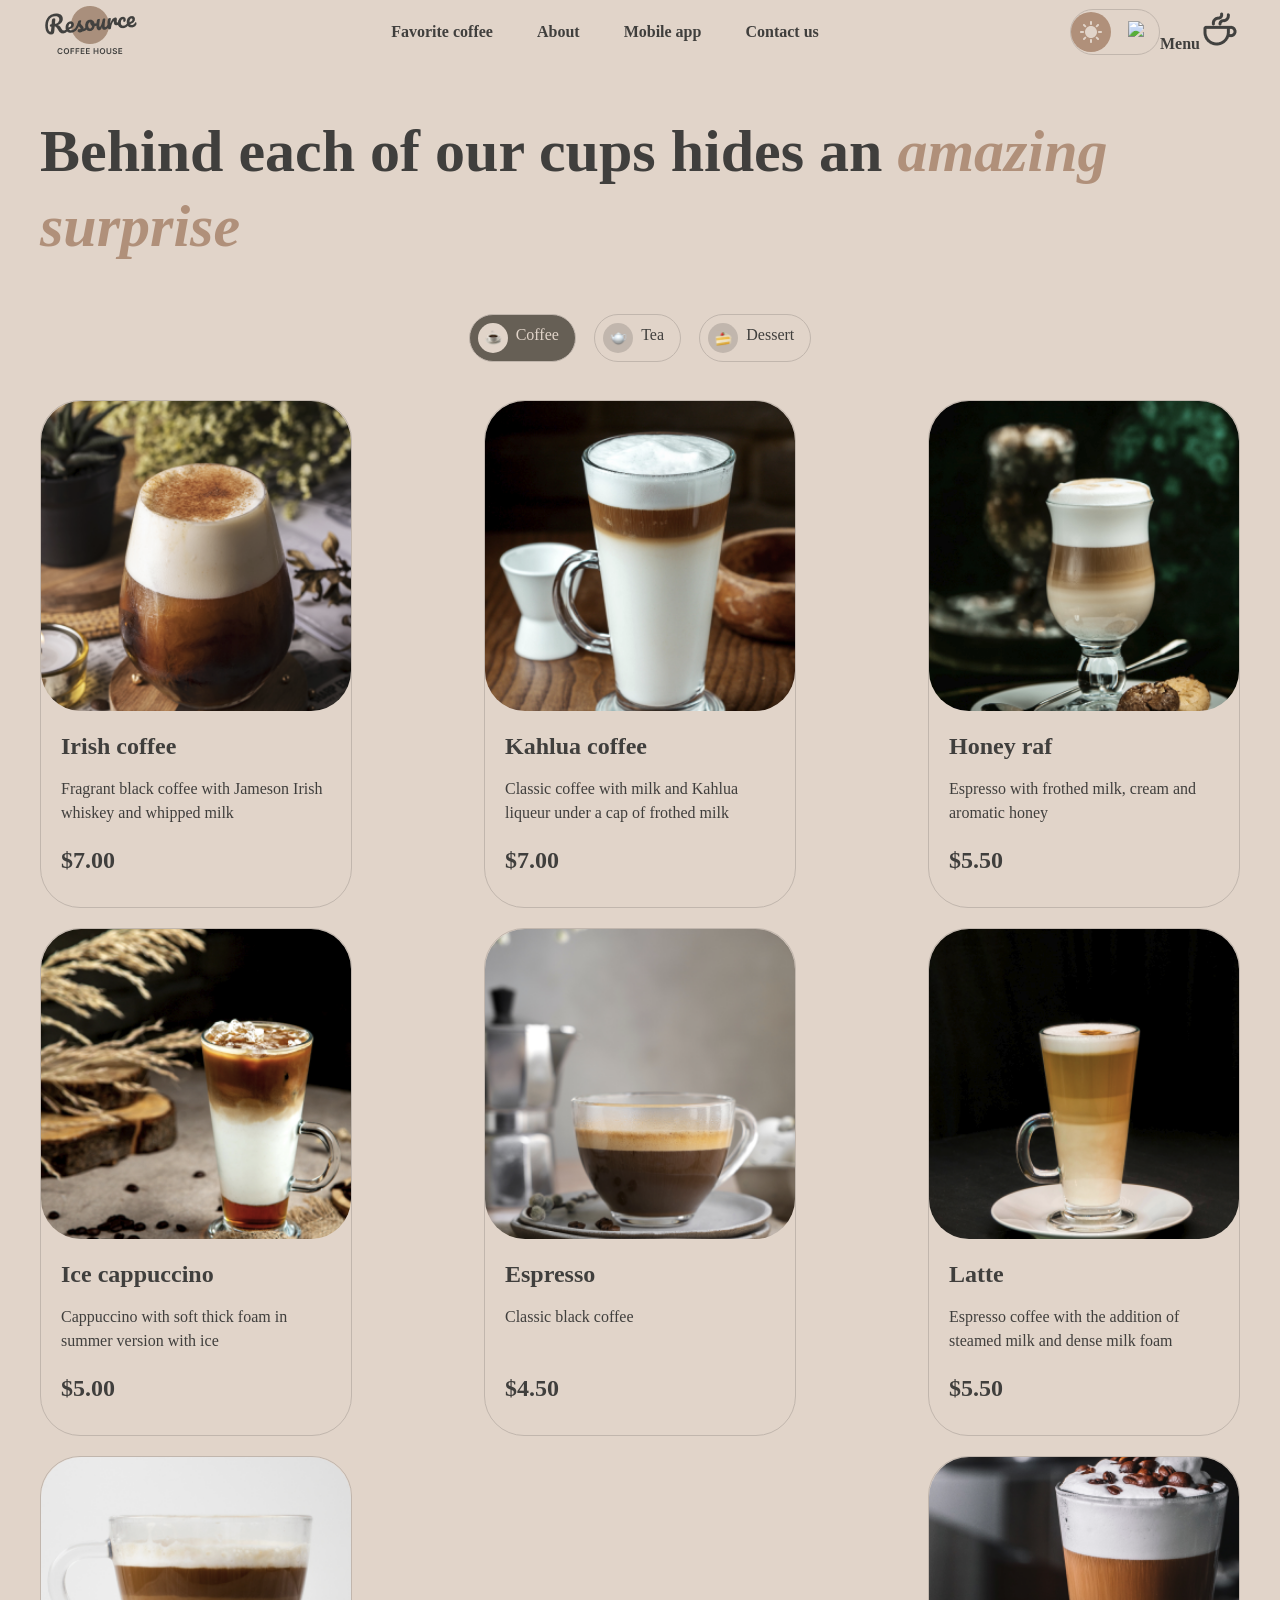
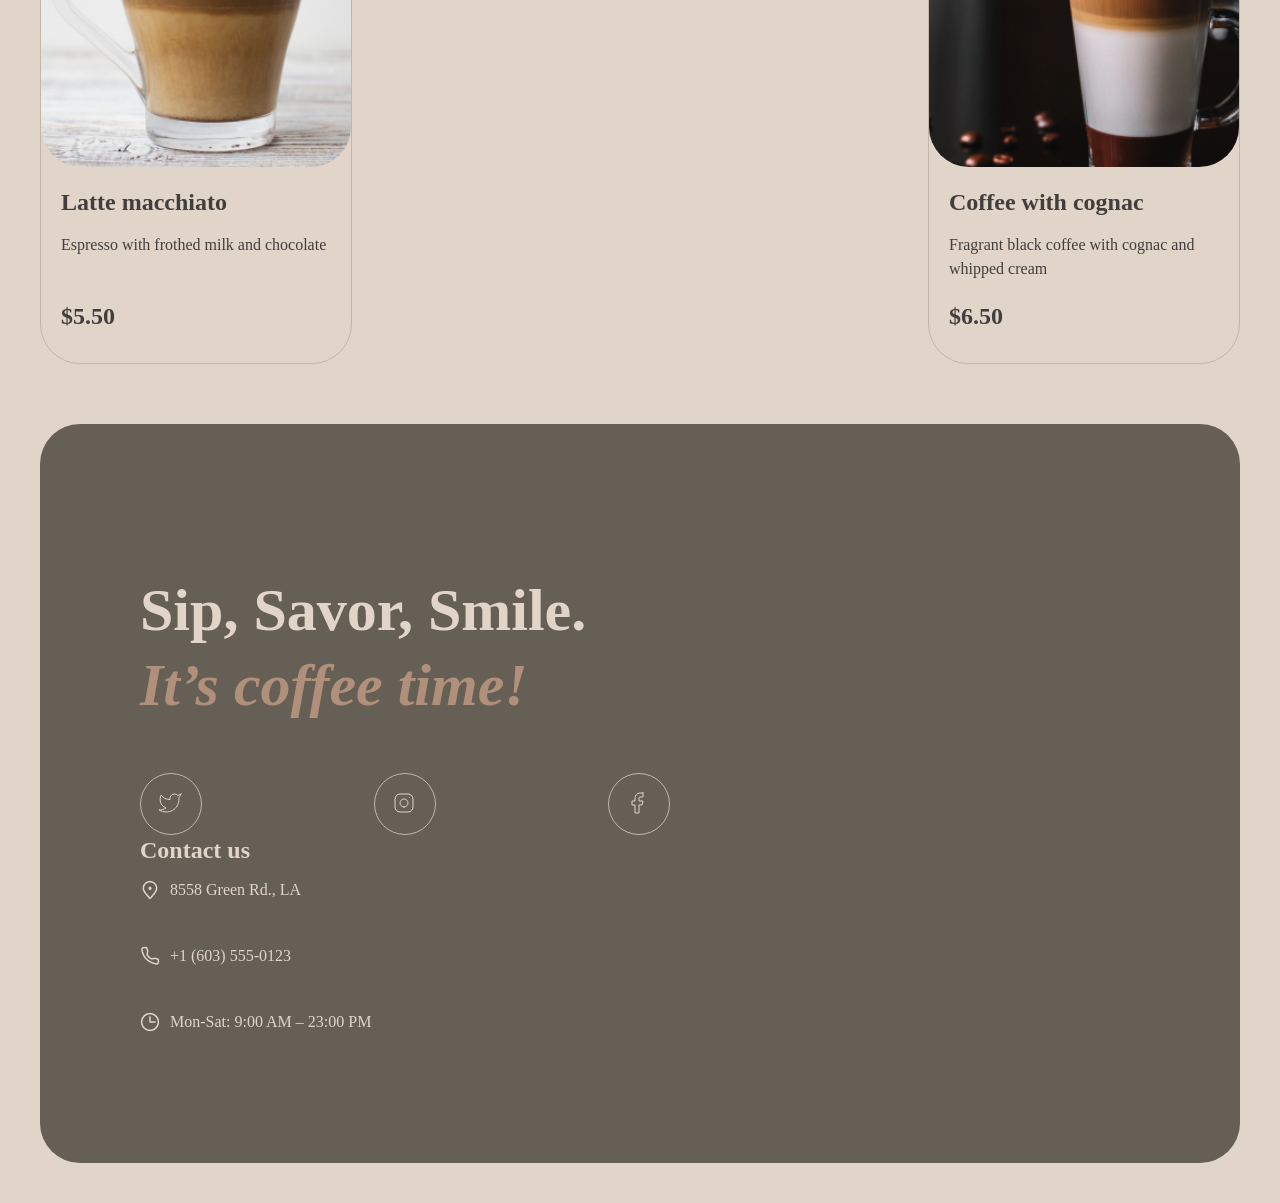
==== menu.html @ 3f15f9d6 "fix: fix thme toggler" ====
<!DOCTYPE html>
<html lang="en">
    <head>
        <meta charset="UTF-8">
        <meta name="viewport" content="width=device-width, initial-scale=1.0">
        <title>Coffee-House</title>
        <link rel="shortcut icon" href="images/favicon.ico">
        <link href="styles/common.css" rel="stylesheet">
        <link href="styles/header.css" rel="stylesheet">
        <link href="styles/footer.css" rel="stylesheet">
        <link href="styles/buttons.css" rel="stylesheet">
        <link href="styles/style-light.css" rel="stylesheet">
        <link href="https://fonts.googleapis.com/css2?family=Inter:wght@400;600&amp;display=swap" rel="stylesheet">

        <link href="styles/styles-menu.css" rel="stylesheet" >
        
    </head>

    <body>
        <header>
            <div class="flexbox">
                <a href="./index.html"><img src="images/logo.png" id="logo" alt="logo"></a>
                <nav class="nav">
                    <ul>
                        <li class="nav-item link underscore"><a href="#favorite"><div class="underscore">Favorite coffee</div></a></li>
                        <li class="nav-item link underscore"><a href="#about">About</a></li>
                        <li class="nav-item link underscore"><a href="#mobile">Mobile app</a></li>
                        <li class="nav-item link underscore"><a href="#contact">Contact us</a></li>
                    </ul>
                </nav> 
                <div class="instruments">
                    <div class="toggler flexbox">
                        <div id="light" class="toggler-option" onclick="setDark(0)"><img src="images/icons/sun.svg"></div>
                        <div id="dark" class="toggler-option"  onclick="setDark(1)"><img src="images/icons/moon.svg"></div>
                    </div>
                    <a id="header-menu" href="./menu.html" class="link"><div class="underscore">Menu<img src="images/icons/cup.png"  alt="icon"></div></a>
                    <div class="roundbutton hidden" onclick="change()">
                        <img src="images/icons/menu-close.svg" id="burger" alt="icon">
                    </div>
                </div>
            </div>
        </header>

        <main>
            <section>
                <h2>Behind each of our cups hides an <span class="accent">amazing surprise</span></h2>
                <div class="tab flexbox">
                    <div class="selected choice flexbox">
                        <div class="choice-icon"><img src="images/icons/coffee.svg" alt="icon"></div>
                        <div class="choice-text">Coffee</div>
                    </div>
                    <div class="choice flexbox">
                        <div class="choice-icon"><img src="images/icons/tea.svg" alt="icon"></div>
                        <div class="choice-text">Tea</div>
                    </div>
                    <div class="choice flexbox">
                        <div class="choice-icon"><img src="images/icons/dessert.svg" alt="icon"></div>
                        <div class="choice-text">Dessert</div>
                    </div>
                </div>
            </section>
            <section>
                <div class="grid flexbox">
                    <div class="preview">
                        <div class="box"><img src="images/coffee/1.png" alt="item"></div>
                        <div class="description">
                            <div class="title">
                                <h3>Irish coffee</h3>
                                <p class="medium">Fragrant black coffee with Jameson Irish whiskey and whipped milk</p>
                            </div>
                            <h3>$7.00</h3>
                        </div>
                    </div>
                    <div class="preview">
                        <div class="box"><img src="images/coffee/2.png" alt="item"></div>
                        <div class="description">
                            <div class="title">
                                <h3>Kahlua coffee</h3>
                                <p class="medium">Classic coffee with milk and Kahlua liqueur under a cap of frothed milk</p>
                            </div>
                            <h3>$7.00</h3>
                        </div>
                    </div>
                    <div class="preview">
                        <div class="box"><img src="images/coffee/3.png"  alt="item"></div>
                        <div class="description">
                            <div class="title">
                                <h3>Honey raf</h3>
                                <p class="medium">Espresso with frothed milk, cream and aromatic honey</p>
                            </div>
                            <h3>$5.50</h3>
                        </div>
                    </div>
                    <div class="preview">
                        <div class="box"><img src="images/coffee/4.png" alt="item"></div>
                        <div class="description">
                            <div class="title">
                                <h3>Ice cappuccino</h3>
                                <p class="medium">Cappuccino with soft thick foam in summer version with ice</p>
                            </div>
                            <h3>$5.00</h3>
                        </div>
                    </div>
                    <div class="preview hide">
                        <div class="box"><img src="images/coffee/5.png" alt="item"></div>
                        <div class="description">
                            <div class="title">
                                <h3>Espresso</h3>
                                <p class="medium">Classic black coffee</p>
                            </div>
                            <h3>$4.50</h3>
                        </div>
                    </div>
                    <div class="preview hide">
                        <div class="box"><img src="images/coffee/6.png" alt="item"></div>
                        <div class="description">
                            <div class="title">
                                <h3>Latte</h3>
                                <p class="medium">Espresso coffee with the addition of steamed milk and dense milk foam</p>
                            </div>
                            <h3>$5.50</h3>
                        </div>
                    </div>
                    <div class="preview hide">
                        <div class="box"><img src="images/coffee/7.png" alt="item"></div>
                        <div class="description">
                            <div class="title">
                                <h3>Latte macchiato</h3>
                                <p class="medium">Espresso with frothed milk and chocolate</p>
                            </div>
                            <h3>$5.50</h3>
                        </div>
                    </div>
                    <div class="preview hide">
                        <div class="box"><img src="images/coffee/8.png" alt="item"></div>
                        <div class="description">
                            <div class="title">
                                <h3>Coffee with cognac</h3>
                                <p class="medium">Fragrant black coffee with cognac and whipped cream</p>
                            </div>
                            <h3>$6.50</h3>
                        </div>
                    </div>

                </div>
                <div class="roundbutton hidden center">
                    <img src="images/icons/refresh.svg" alt="icon">
                </div>
            </section>   
        </main>

        <footer>
            <section id="contact" class="container">
                <div class="footer-block inv">
                    <h2>Sip, Savor, Smile. <br> <span class="accent">It’s coffee time!</span></h2>
                    <div class="socials flexbox">
                        <div class="roundbutton"><img src="images/icons/twitter.svg" alt="icon"></div>
                        <div class="roundbutton"><img src="images/icons/instagram.svg" alt="icon"></div>
                        <div class="roundbutton"><img src="images/icons/facebook.svg" alt="icon"></div>
                    </div>
                </div>
                <div class="footer-block inv">
                    <h3>Contact us</h3>
                    <a href="https://goo.gl/maps/qpjtya1pxzKT96oP6" target="_blank">
                        <div class="contact underscore">
                            <img src="images/icons/pin-alt.png" alt="icon">
                            <p>8558 Green Rd.,  LA</p>
                        </div>
                    </a>
                    <a  href='tel:+16035550123'>
                    <div class="contact underscore">
                        <img src="images/icons/phone.png" alt="icon">
                        <p>+1 (603) 555-0123</p>
                    </div>
                    </a>
                    <div class="contact">
                        <img src="images/icons/clock.png" alt="icon">
                        <p>Mon-Sat: 9:00 AM – 23:00 PM</p>
                    </div>
                </div>
            </section>
        </footer>
        <script src="javascript/main.js"></script>
    </body>
</html>
---- styles/common.css ----
body {
    max-width: 1440px;
    padding: 0 40px;
    margin: 0 auto;
}

section {
  margin-bottom: 40px;
}

h1 {
    font-size: 72px;
    font-weight: 600;
    line-height: 105%
}

h2 {
    font-size:60px;
    font-weight: 600;
    line-height: 125%
}

h3 {
    font-size: 24px;
    font-weight: 600;
    line-height: 125%
}

.accent {
    font-style: italic;
}

.medium {
    font-size: 16px;
    font-weight: 400;
    line-height: 150%;
}
.hidden{
  display: none;
 }
.caption {
    font-size: 10px;
    font-weight: 600;
    line-height: 140%;
}

.link {
    font-size: 16px;
    font-weight: 600;
    line-height: 150%;
    text-align: center;
}

.centered {
  position: absolute; 
   top: 40px; 
   left: 40px; 
   width: 530px;
}

a {
    text-decoration: none;
    transition: all 0.5s;
}

.underscore::after {
    content: "";
    width: 100%;
    height: 2px;
    position: absolute;
    left: 0;
    transform: scaleX(0);
    bottom: -2px;
}

.underscore:hover::after{
    transform: scaleX(1);
    transition: all 0.5s;
}

.flexbox{
    display: flex;
    justify-content: space-between;
    align-items: center;
    flex-wrap: wrap;
}

.hidden {
    display: none;
}

@media screen and (max-width: 768px){
  h1 {
    font-size: 42px;
    line-height: 115%;
  }

  h2 {
    font-size: 32px;
  }

  #offer {
    padding: 60px 30px;
  }

  .burger{
    display:block;
    position: relative;
    width: 44px;
    height: 44px;
    border: 1px solid #665F55;
    border-radius: 50%;
    z-index: 65;
    transition: all 1s linear;
  }

  .nav, #header-menu, .crop, .hide{
    display: none;
  }
  .hidden {
    display:block;
  }

  .menu-cardset{
    justify-content: center;
 }
}
/* ...........380.................. */
@media screen and (max-width: 380px){

  .burger{
    display:block;
    position: relative;
    width: 44px;
    height: 44px;
    border: 1px solid #665F55;
    border-radius: 50%;
    z-index: 65;
    transition: all 1s linear;
  }

  .nav, #header-menu{
    display: none;
  }

  

  

  #offer {
    max-width: 348px;
    max-height: 552px;
    padding: 60px 16px;
    height: 644px;
  }
}
---- styles/header.css ----
ul {
    list-style: none;
    padding-inline-start: 40px;
}

.nav-item {
    margin: 0 40px 0 0;
    display: inline-block;
}

.instruments{
    display: flex;
    justify-content: space-between;
    align-items: center;
    flex-wrap: wrap;
}

.offer {
    max-width: 530px;
}

#offer {
    padding: 100px;
    max-width: 1360px;
    height: 644px;
    margin-bottom: 100px;
    background: url('../images/img-hero.png'), #E1D4C9;
    background-position: center;
    border-radius: 40px;
}

.toggler {
    width:88px;
    height: 44px;
    border-radius: 100px;
}

.toggler-option{
    width: 36px;
    height: 36px;
    border-radius: 100px;
    padding: 2px;
}

.toggler-option img{
    margin: 7px;
}
---- styles/footer.css ----
footer .container{
    display: flex;
    justify-content: space-between;
    align-items: center;
    flex-wrap: wrap;
    padding: 100px;
    border-radius: 40px;
}

.footer-block {
    width: 530px;
    
}

.contact{
    margin-bottom: 16px;
    display: flex;
    justify-content: flex-start;
    align-items: center;
    flex-wrap: wrap;
    transition: all 0.5s;
    width: 240px;
    position: relative;
}

.contact img{
    max-width: 20px;
    margin-right: 10px;
}
---- styles/buttons.css ----
.roundbutton{
    width: 60px;
    height: 60px;
    border-radius: 50%;
    cursor: pointer;
    transition: all 0.5s ease-out;
}

.roundbutton img{
    max-width: 24px;
    margin: 17px;
}

.marketbutton{
    width: 200px;
    height: 60px;
    border-radius: 100px;
    cursor: pointer;
    transition: all 0.5s ease-out;

    display: flex;
    justify-content: flex-start;
    align-items: center;
    flex-wrap: wrap;
}

.marketbutton .butten-content{
    text-align: left;
}

.marketbutton img{
    max-width: 36px;
    margin: 10px 15px;
}

.menubutton {
    width: 100px;
    height: 30px;
    padding: 15px;
    border-radius: 100px;

    display: flex;
    justify-content: space-between;
    align-items: center;
    flex-wrap: wrap;
}

.menubutton:hover img{
    display: block;
}

.marketbutton:hover img, .roundbutton:hover img{
    filter:brightness(0) saturate(100%) invert(94%) sepia(11%) saturate(443%) hue-rotate(325deg) brightness(93%) contrast(88%);
}


.roundbutton:hover img{
    filter: brightness(0) saturate(100%) invert(24%) sepia(9%) saturate(133%) hue-rotate(2deg) brightness(96%) contrast(96%);
}
---- styles/style-light.css ----
body {
  --page-color: #E1D4C9;
  --container-color: #665F55;
  --accent-color: #B0907A;
  --overlay-color: #403F3D;
  --border-color: #C1B6AD;
  --border-inv--color: #665F55;
  --primary-color: #403F3D;
  --inv-color: #E1D4C9;
}


.dark {
  --page-color: #292826;
  --container-color: #403F3D;
  --accent-color: #B0907A;
  --overlay-color: #292826;
  --border-color: #665F55;
  --border-inv--color: #C1B6AD;
  --primary-color: #E1D4C9;
  --inv-color: #E1D4C9;
}


body {
  background-color: var(--page-color);
  color: var(--primary-color);
    
}

.roundbutton{
  color: var(--primary-color);
  border: 1px solid var(--border-color);
}

.roundbutton:hover{
  color: var(--inv-color);
  background-color: var(--container-color);
}

.marketbutton{
  color: var(--primary-color);
  border: 1px solid var(--border-color);
}

.menubutton{
  color: var(--primary-color);
  border: 1px solid var(--border-color);
  background-color: var(--page-color);
}

.marketbutton:hover{
  color: var(--inv-color);
  background-color: var(--container-color);
}

.underscore::after{
  color: var(--primary-color);
  background-color: var(--primary-color);
}

.inv .underscore::after{
  color: var(--inv-color);
  background-color: var(--inv-color);
}

footer .container {
  background-color: var(--container-color);
}

.inv{
  color: var(--inv-color);
}

.accent{
  color: var(--accent-color);
}

a {
  color: inherit;
}


h2, h3 {
  color: inherit;
}

.toggler {
  border: 1px solid var(--border-color);
}

.toggler:hover .toggler-option:not(.toggler-selected){
  background-color: var(--container-color);
}
.toggler-selected {
  background-color: var(--accent-color);
}

.choice{
  border: 1px solid var(--border-color);
  color: var(--primary-color);
  background-color: var(--page-color);
}
.choice-icon{
  background-color: var(--border-color);
}

.choice:hover, .selected.choice{
  color: var(--inv-color);
  background-color: var(--container-color);
}

.choice:hover .choice-icon,.selected  .choice-icon{
  background-color: var(--page-color);
}

.preview {
  border: 1px solid var(--border-color);
}

.theme-slider{
   background-color: var(--page-color);
   border: 1px solid var(--border-color);
}

.theme-slider:before{
  background-color: var(--accent-color);
}

input:checked + .theme-slider:before{
  background-color: var(--page-color);
}

input:checked + .theme-slider:hover:before{
  background-color: var(--container-color);
}

.theme-slider:hover:after{
  background-color: var(--container-color);
}

input:checked + .theme-slider:after{
  background-color: var(--accent-color);
}

input:checked + .theme-slider:hover:after{
  background-color: var(--accent-color);
}
---- styles/styles-menu.css ----
.tab {
    width: 361px;
    height: 46px;
    margin: auto;
    margin-bottom: 40px;
}

.choice{
    padding: 8px 16px 8px 8px;
    height: 30px;
    border-radius: 100px;
    margin: auto;
    cursor: pointer;
}

.choice-icon{
    width: 16px;
    height: 16px;
    padding: 7px;
    margin-right: 8px; 
    border-radius: 100px;
}

.choice-text{
    height: 24px
}

.preview {
    width: 310px;
    height: 506px;
    border-radius: 40px;
    margin-bottom: 20px;
}
.box {
    width: 310px;
    height: 310px;
    border-radius: 40px;
    overflow: hidden;
}

.box img{
    transform: scale(1.1);
}

.box:hover img{
    transform: scale(1);
}

.title {
    width: 270px;
    height: 114px
}

.description {
    width: 310px;
    height: 196px;
    padding: 20px;
}

h3 {
    margin: 0px;
}

.center{
    margin: auto;
}
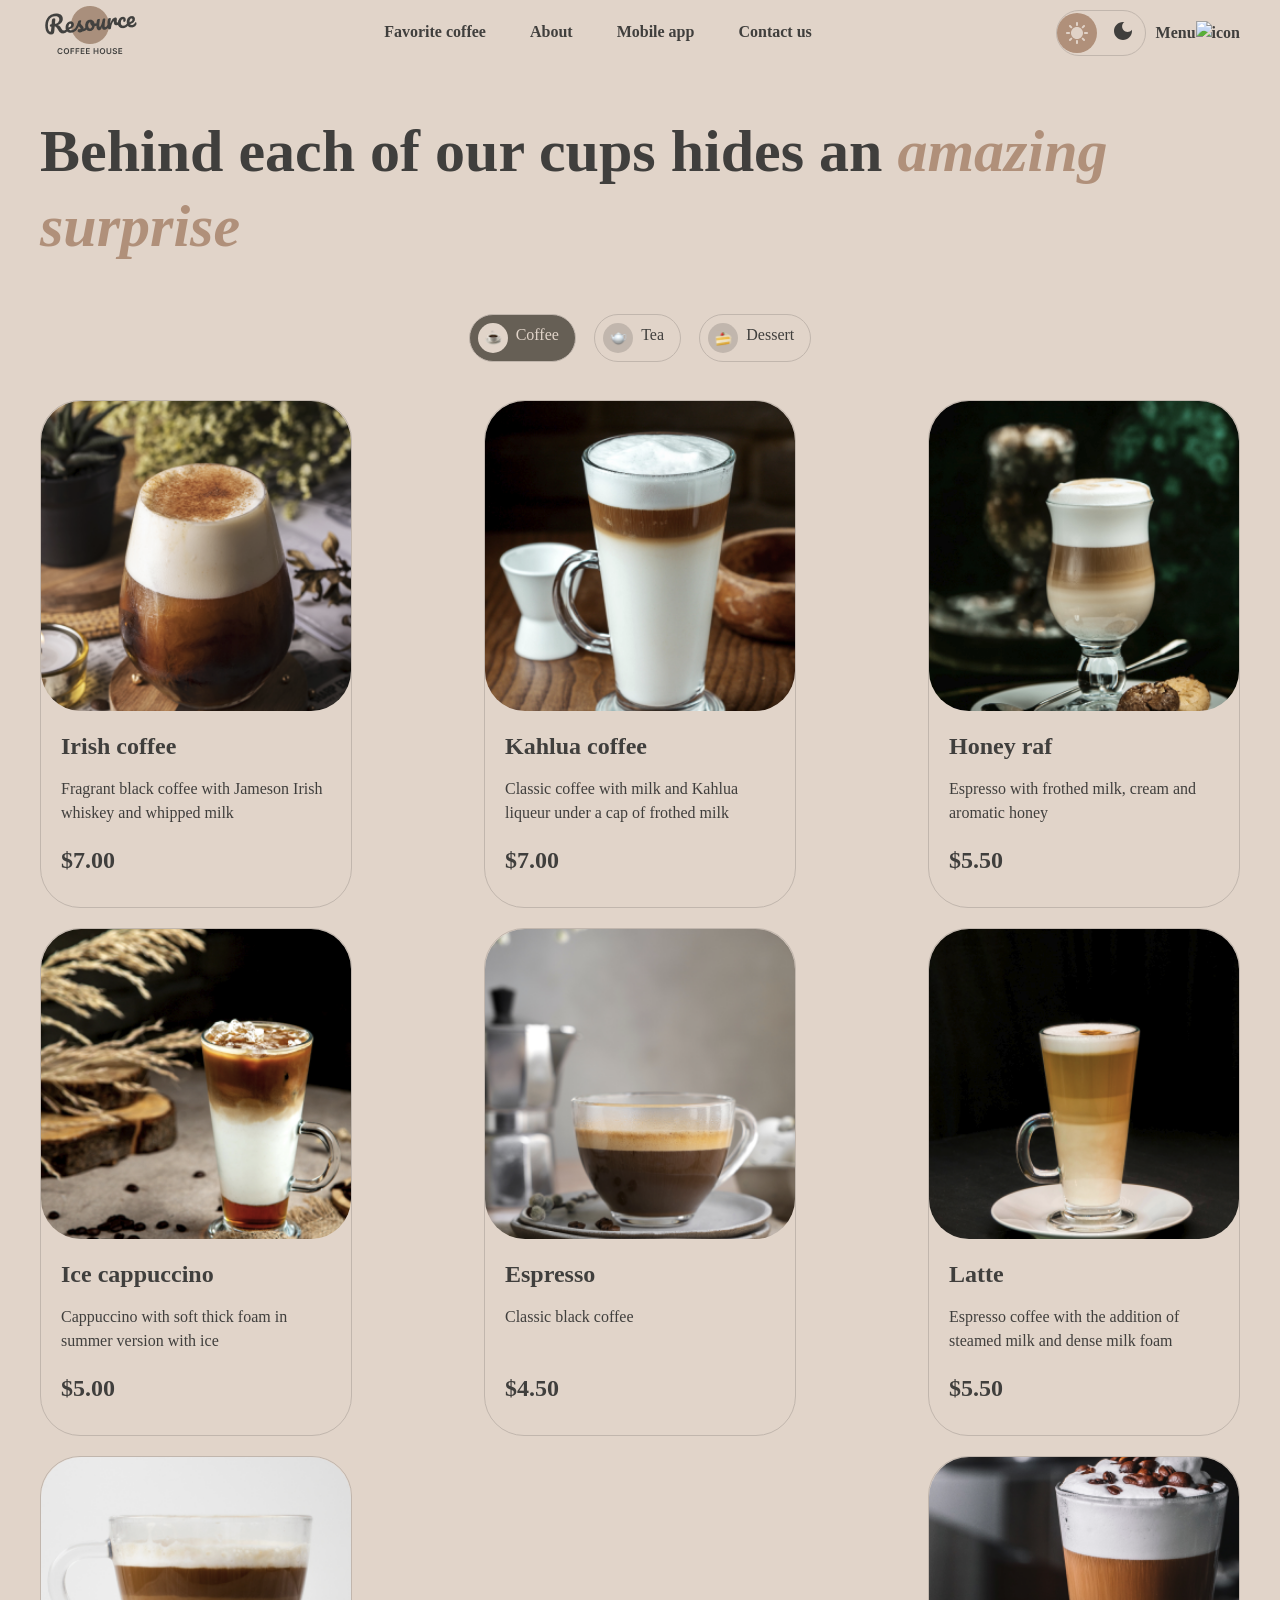
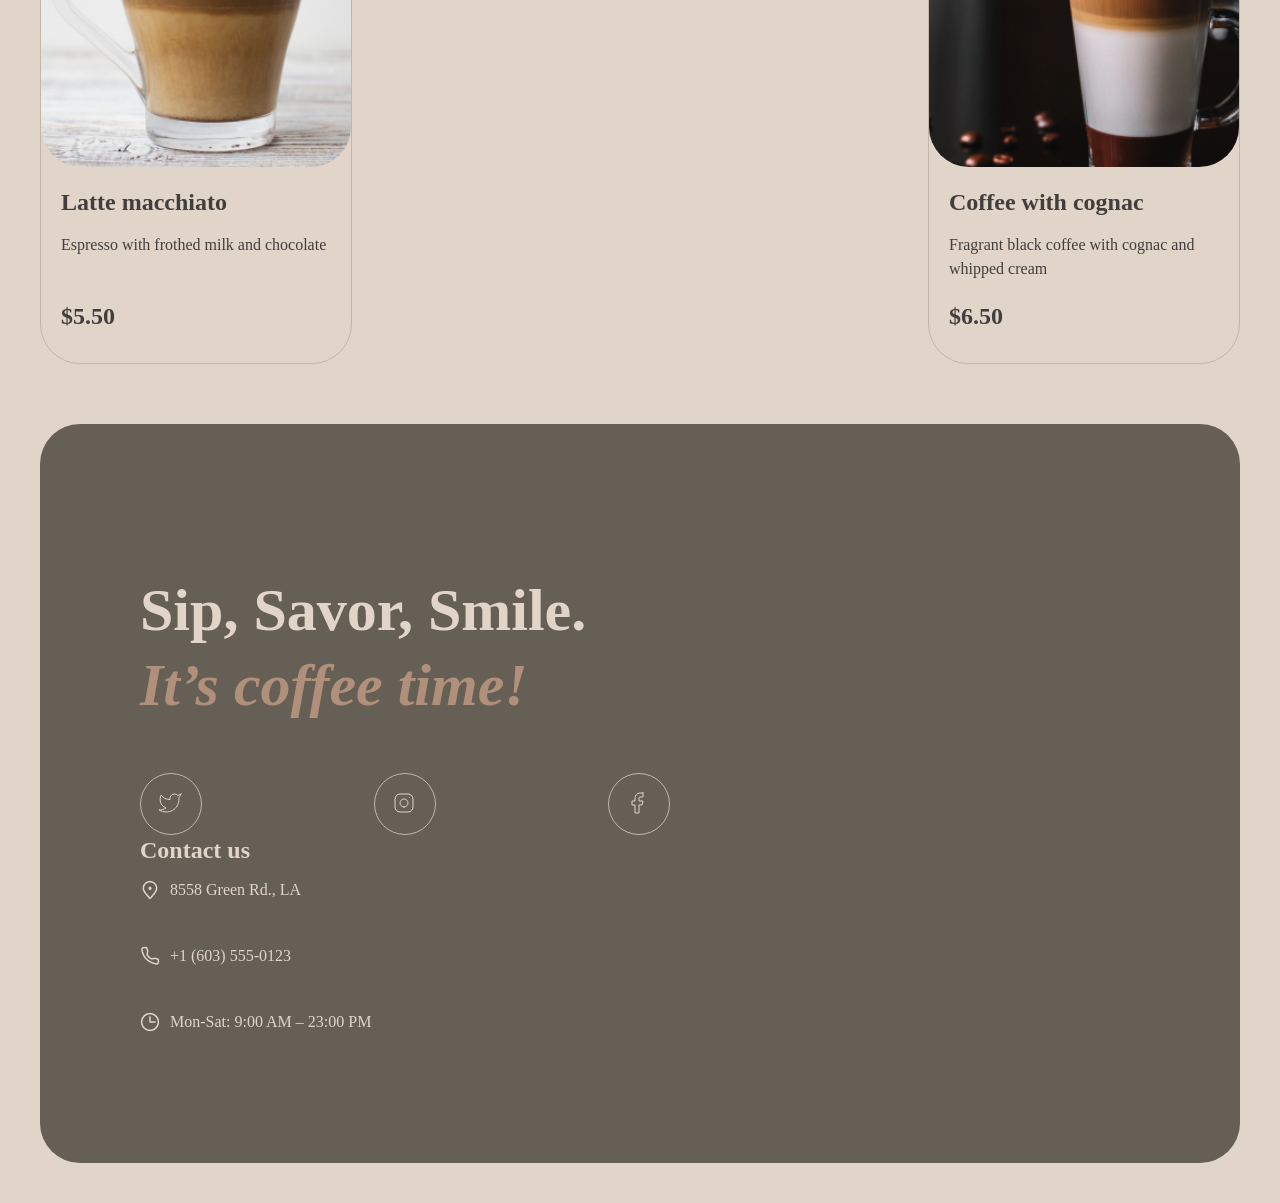
==== commit 7acf2b9c: "fix: fix button layout" ====
--- a/menu.html
+++ b/menu.html
@@ -28,7 +28,7 @@
                         <li class="nav-item link underscore"><a href="#contact">Contact us</a></li>
                     </ul>
                 </nav> 
-                <div class="instruments">
+                <div class="instruments flexbox">
                     <div class="toggler flexbox">
                         <div id="light" class="toggler-option" onclick="setDark(0)"><img src="images/icons/sun.svg"></div>
                         <div id="dark" class="toggler-option"  onclick="setDark(1)"><img src="images/icons/moon.svg"></div>
@@ -154,9 +154,9 @@
                 <div class="footer-block inv">
                     <h2>Sip, Savor, Smile. <br> <span class="accent">It’s coffee time!</span></h2>
                     <div class="socials flexbox">
-                        <div class="roundbutton"><img src="images/icons/twitter.svg" alt="icon"></div>
-                        <div class="roundbutton"><img src="images/icons/instagram.svg" alt="icon"></div>
-                        <div class="roundbutton"><img src="images/icons/facebook.svg" alt="icon"></div>
+                        <div class="roundbutton soc"><img src="images/icons/twitter.svg" alt="icon"></div>
+                        <div class="roundbutton soc"><img src="images/icons/instagram.svg" alt="icon"></div>
+                        <div class="roundbutton soc"><img src="images/icons/facebook.svg" alt="icon"></div>
                     </div>
                 </div>
                 <div class="footer-block inv">
--- a/styles/header.css
+++ b/styles/header.css
@@ -9,10 +9,8 @@
 }
 
 .instruments{
-    display: flex;
-    justify-content: space-between;
-    align-items: center;
-    flex-wrap: wrap;
+    width: 184px;
+    height: 44px;
 }
 
 .offer {
@@ -45,3 +43,8 @@
 .toggler-option img{
     margin: 7px;
 }
+
+.menu-item {
+    width: 61px;
+    height: 28px;
+}
--- a/styles/buttons.css
+++ b/styles/buttons.css
@@ -34,18 +34,18 @@
 }
 
 .menubutton {
-    width: 100px;
-    height: 30px;
-    padding: 15px;
+    width: 200px;
+    height:  64px;
+    padding: 20px 78px 20px 78px;
     border-radius: 100px;
-
-    display: flex;
-    justify-content: space-between;
-    align-items: center;
-    flex-wrap: wrap;
+    gap: 8px;
 }
 
-.menubutton:hover img{
+.show {
+    display: none;
+}
+
+.menubutton:hover .show{
     display: block;
 }
 
@@ -54,7 +54,15 @@
 }
 
 
-.roundbutton:hover img{
+body:not(.dark) .soc.roundbutton:hover img{
     filter: brightness(0) saturate(100%) invert(24%) sepia(9%) saturate(133%) hue-rotate(2deg) brightness(96%) contrast(96%);
 }
 
+
+.dark .marketbutton img,.dark .roundbutton img, .dark .menu-item img, .dark .menubutton:hover img{
+    filter:brightness(0) saturate(100%) invert(94%) sepia(11%) saturate(443%) hue-rotate(325deg) brightness(93%) contrast(88%);
+}
+
+.p {
+    margin:0;
+}
--- a/styles/style-light.css
+++ b/styles/style-light.css
@@ -92,8 +92,17 @@
 .toggler:hover .toggler-option:not(.toggler-selected){
   background-color: var(--container-color);
 }
+
+.toggler:hover .toggler-option:not(.toggler-selected) img{
+  filter:brightness(0) saturate(100%) invert(94%) sepia(11%) saturate(443%) hue-rotate(325deg) brightness(93%) contrast(88%);
+}
+
 .toggler-selected {
   background-color: var(--accent-color);
+}
+
+.toggler-selected img{
+  filter:brightness(0) saturate(100%) invert(94%) sepia(11%) saturate(443%) hue-rotate(325deg) brightness(93%) contrast(88%);
 }
 
 .choice{
@@ -118,32 +127,6 @@
   border: 1px solid var(--border-color);
 }
 
-.theme-slider{
-   background-color: var(--page-color);
-   border: 1px solid var(--border-color);
-}
-
-.theme-slider:before{
-  background-color: var(--accent-color);
-}
-
-input:checked + .theme-slider:before{
-  background-color: var(--page-color);
-}
-
-input:checked + .theme-slider:hover:before{
-  background-color: var(--container-color);
-}
-
-.theme-slider:hover:after{
-  background-color: var(--container-color);
-}
-
-input:checked + .theme-slider:after{
-  background-color: var(--accent-color);
-}
-
-input:checked + .theme-slider:hover:after{
-  background-color: var(--accent-color);
-}
-
+.soc.roundbutton:hover {
+    background-color: var(--page-color)
+}
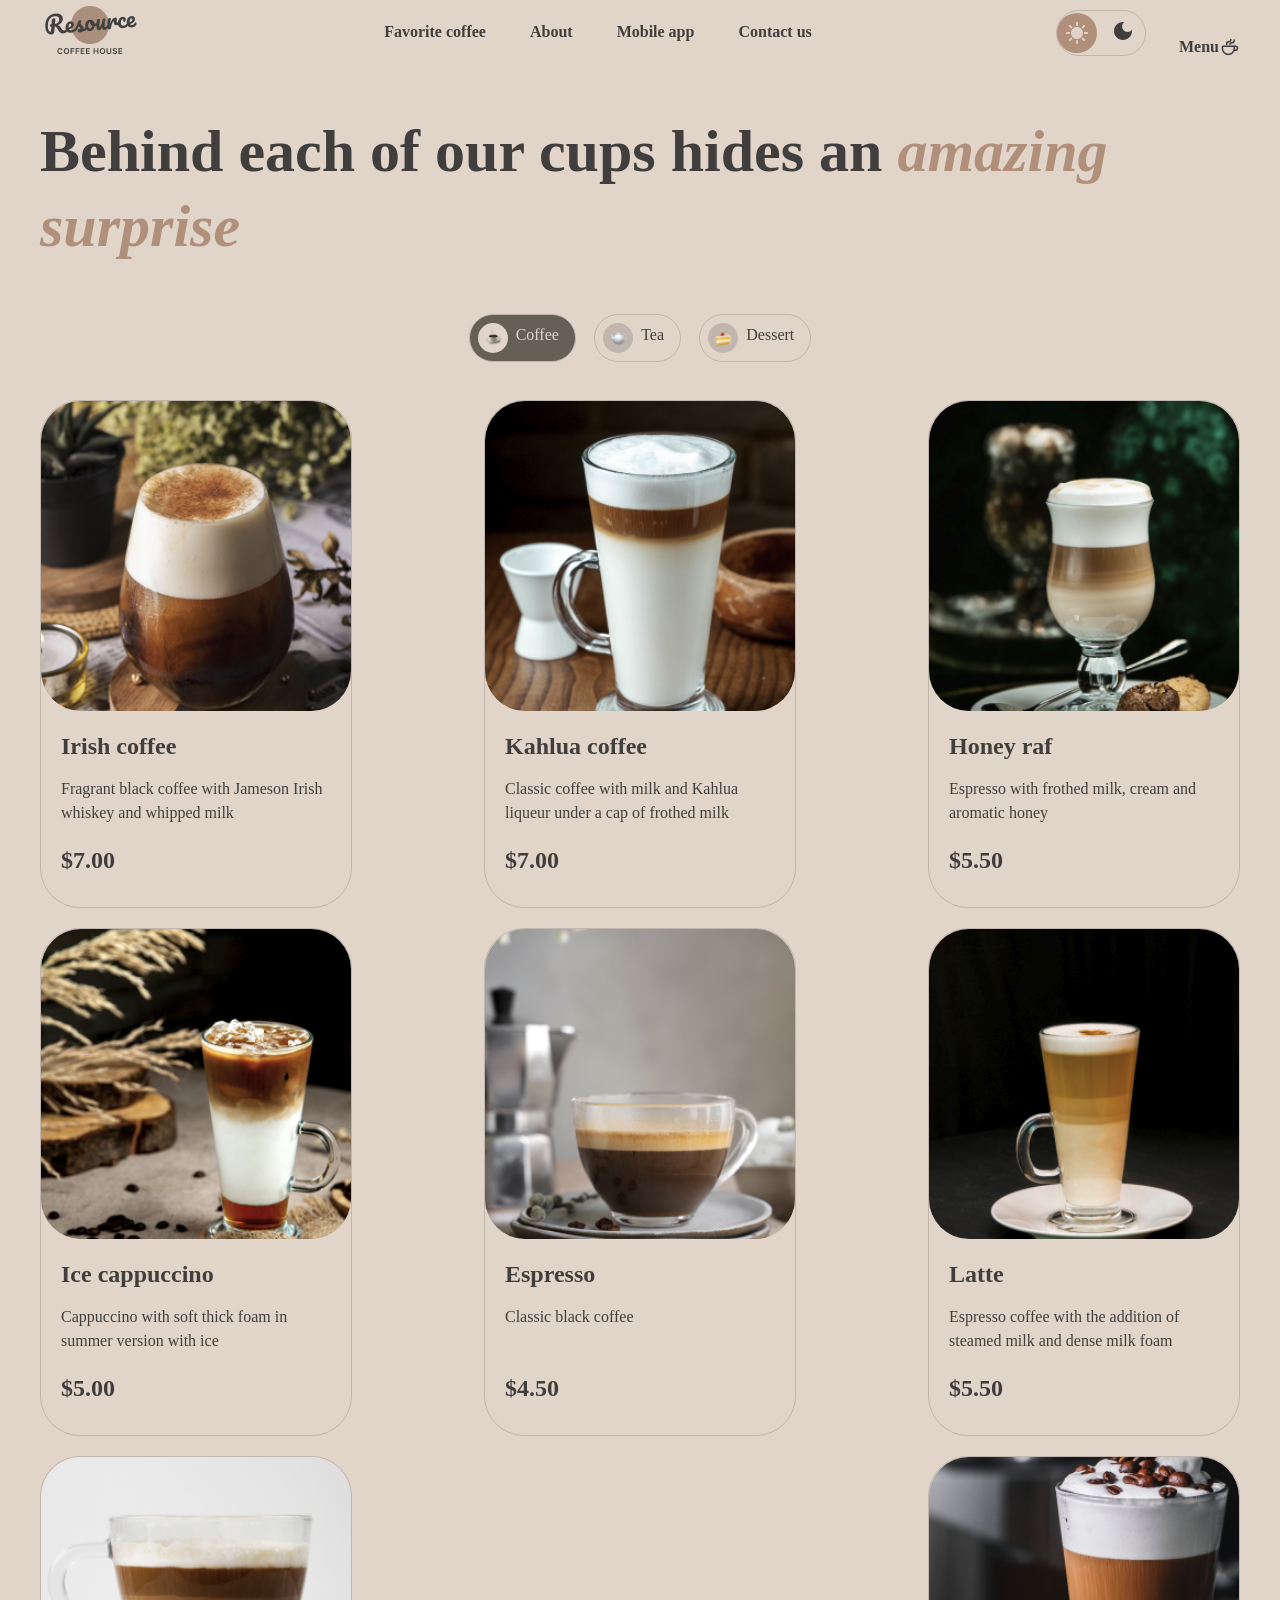
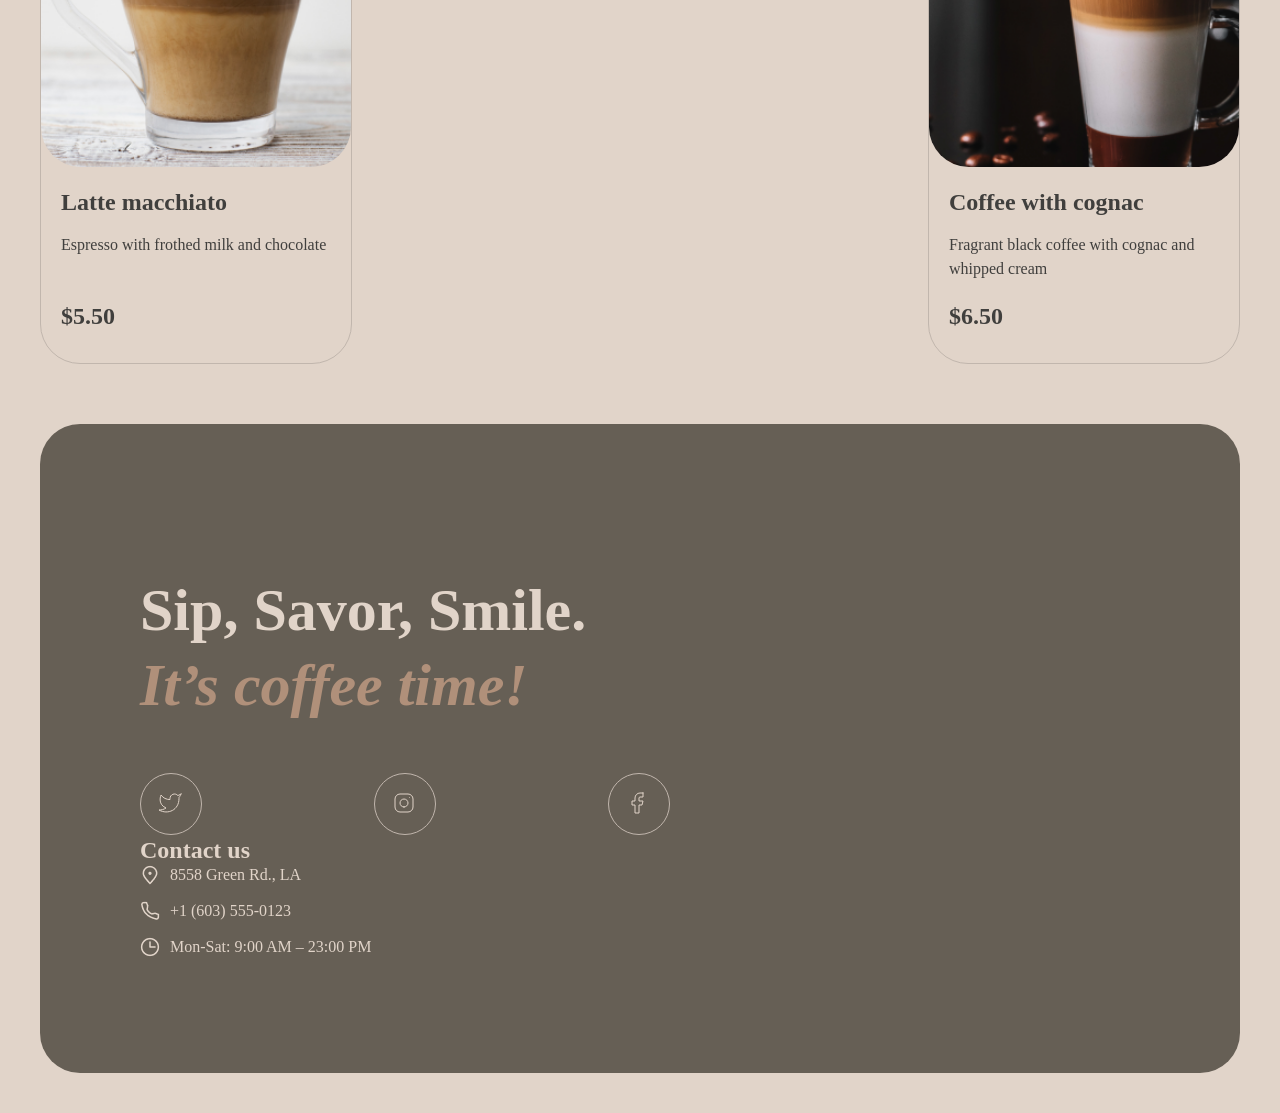
==== commit 2f3a7201: "fix: fix styles" ====
--- a/menu.html
+++ b/menu.html
@@ -21,11 +21,11 @@
             <div class="flexbox">
                 <a href="./index.html"><img src="images/logo.png" id="logo" alt="logo"></a>
                 <nav class="nav">
-                    <ul>
-                        <li class="nav-item link underscore"><a href="#favorite"><div class="underscore">Favorite coffee</div></a></li>
-                        <li class="nav-item link underscore"><a href="#about">About</a></li>
-                        <li class="nav-item link underscore"><a href="#mobile">Mobile app</a></li>
-                        <li class="nav-item link underscore"><a href="#contact">Contact us</a></li>
+                    <ul class="">
+                        <li class="nav-item link"><a href="#favorite">Favorite coffee</a></li>
+                        <li class="nav-item link"><a href="#about">About</a></li>
+                        <li class="nav-item link"><a href="#mobile">Mobile app</a></li>
+                        <li class="nav-item link"><a href="#contact">Contact us</a></li>
                     </ul>
                 </nav> 
                 <div class="instruments flexbox">
@@ -33,8 +33,8 @@
                         <div id="light" class="toggler-option" onclick="setDark(0)"><img src="images/icons/sun.svg"></div>
                         <div id="dark" class="toggler-option"  onclick="setDark(1)"><img src="images/icons/moon.svg"></div>
                     </div>
-                    <a id="header-menu" href="./menu.html" class="link"><div class="underscore">Menu<img src="images/icons/cup.png"  alt="icon"></div></a>
-                    <div class="roundbutton hidden" onclick="change()">
+                    <a id="header-menu" href="./menu.html" class="link hide"><div class="menu-item flexbox"><p class="link">Menu</p><img src="images/icons/coffee-cup.svg" alt="icon"></div></a>
+                    <div class="burger roundbutton hidden" onclick="change()">
                         <img src="images/icons/menu-close.svg" id="burger" alt="icon">
                     </div>
                 </div>
@@ -149,8 +149,8 @@
             </section>   
         </main>
 
-        <footer>
-            <section id="contact" class="container">
+       <footer>
+            <section id="contact" class="flexbox">
                 <div class="footer-block inv">
                     <h2>Sip, Savor, Smile. <br> <span class="accent">It’s coffee time!</span></h2>
                     <div class="socials flexbox">
@@ -159,21 +159,21 @@
                         <div class="roundbutton soc"><img src="images/icons/facebook.svg" alt="icon"></div>
                     </div>
                 </div>
-                <div class="footer-block inv">
+                <div class="footer-block inv flexbox">
                     <h3>Contact us</h3>
-                    <a href="https://goo.gl/maps/qpjtya1pxzKT96oP6" target="_blank">
-                        <div class="contact underscore">
+                    <a id="address" href="https://goo.gl/maps/qpjtya1pxzKT96oP6" target="_blank">
+                        <div class="contact flexbox">
                             <img src="images/icons/pin-alt.png" alt="icon">
                             <p>8558 Green Rd.,  LA</p>
                         </div>
                     </a>
-                    <a  href='tel:+16035550123'>
-                    <div class="contact underscore">
+                    <a id="phone" href='tel:+16035550123'>
+                    <div class="contact flexbox">
                         <img src="images/icons/phone.png" alt="icon">
                         <p>+1 (603) 555-0123</p>
                     </div>
                     </a>
-                    <div class="contact">
+                    <div class="contact flexbox">
                         <img src="images/icons/clock.png" alt="icon">
                         <p>Mon-Sat: 9:00 AM – 23:00 PM</p>
                     </div>
--- a/styles/common.css
+++ b/styles/common.css
@@ -38,6 +38,7 @@
 .hidden{
   display: none;
  }
+ 
 .caption {
     font-size: 10px;
     font-weight: 600;
@@ -60,21 +61,6 @@
 
 a {
     text-decoration: none;
-    transition: all 0.5s;
-}
-
-.underscore::after {
-    content: "";
-    width: 100%;
-    height: 2px;
-    position: absolute;
-    left: 0;
-    transform: scaleX(0);
-    bottom: -2px;
-}
-
-.underscore:hover::after{
-    transform: scaleX(1);
     transition: all 0.5s;
 }
 
@@ -114,38 +100,15 @@
     transition: all 1s linear;
   }
 
-  .nav, #header-menu, .crop, .hide{
+  .nav, .crop, .hide, #header-menu{
     display: none;
   }
   .hidden {
     display:block;
   }
-
-  .menu-cardset{
-    justify-content: center;
- }
 }
 /* ...........380.................. */
 @media screen and (max-width: 380px){
-
-  .burger{
-    display:block;
-    position: relative;
-    width: 44px;
-    height: 44px;
-    border: 1px solid #665F55;
-    border-radius: 50%;
-    z-index: 65;
-    transition: all 1s linear;
-  }
-
-  .nav, #header-menu{
-    display: none;
-  }
-
-  
-
-  
 
   #offer {
     max-width: 348px;
--- a/styles/header.css
+++ b/styles/header.css
@@ -6,7 +6,45 @@
 .nav-item {
     margin: 0 40px 0 0;
     display: inline-block;
+    transition: all 0.5s;
+    position: relative;
 }
+
+.nav-item::after {
+    content: "";
+    width: 100%;
+    height: 2px;
+    position: absolute;
+    left: 0;
+    bottom: -2px;
+    transform: scaleX(0);
+}
+
+.nav-item:hover::after{
+    transform: scaleX(1);
+    transition: all 0.5s;
+}
+
+#header-menu {
+    transition: all 0.5s;
+    position: relative;
+}
+
+#header-menu::after {
+    content: "";
+    width: 100%;
+    height: 2px;
+    position: absolute;
+    left: 0;
+    bottom: -2px;
+    transform: scaleX(0);
+}
+
+#header-menu:hover::after{
+    transform: scaleX(1);
+    transition: all 0.5s;
+}
+
 
 .instruments{
     width: 184px;
@@ -47,4 +85,16 @@
 .menu-item {
     width: 61px;
     height: 28px;
+}
+
+.roundbutton.burger {
+    height:44px;
+    width: 44px;
+}
+
+.roundbutton.burger img{
+    height: 11px;
+    width: 11px;
+    padding: 16px;
+    margin: 0px;
 }
--- a/styles/footer.css
+++ b/styles/footer.css
@@ -1,29 +1,57 @@
-footer .container{
-    display: flex;
-    justify-content: space-between;
-    align-items: center;
-    flex-wrap: wrap;
+#contact{
     padding: 100px;
     border-radius: 40px;
 }
 
 .footer-block {
     width: 530px;
-    
 }
 
 .contact{
     margin-bottom: 16px;
-    display: flex;
-    justify-content: flex-start;
-    align-items: center;
-    flex-wrap: wrap;
+    transition: all 0.5s;
     transition: all 0.5s;
     width: 240px;
     position: relative;
+
+    justify-content: flex-start;
 }
 
 .contact img{
     max-width: 20px;
     margin-right: 10px;
+}
+.contact p{
+    margin: 0;
+}
+
+#address {
+    width: 170px;
+    display: inline-block;
+    transition: all 0.5s;
+    position: relative;
+    margin-right: 100%;
+}
+
+#phone {
+    width: 160px;
+    display: inline-block;
+    transition: all 0.5s;
+    position: relative;
+    margin-right: 100%;
+}
+
+#address::after, #phone::after {
+    content: "";
+    width: 100%;
+    height: 2px;
+    position: absolute;
+    left: 0;
+    bottom: 13px;
+    transform: scaleX(0);
+}
+
+#address:hover::after, #phone:hover::after{
+    transform: scaleX(1);
+    transition: all 0.5s;
 }
--- a/styles/style-light.css
+++ b/styles/style-light.css
@@ -21,6 +21,9 @@
   --inv-color: #E1D4C9;
 }
 
+.nav-item::after, #header-menu::after{
+  background-color: var(--primary-color);
+}
 
 body {
   background-color: var(--page-color);
@@ -64,8 +67,12 @@
   background-color: var(--inv-color);
 }
 
-footer .container {
+#contact {
   background-color: var(--container-color);
+}
+
+#address::after, #phone::after{
+  background-color: var(--primary-color);
 }
 
 .inv{
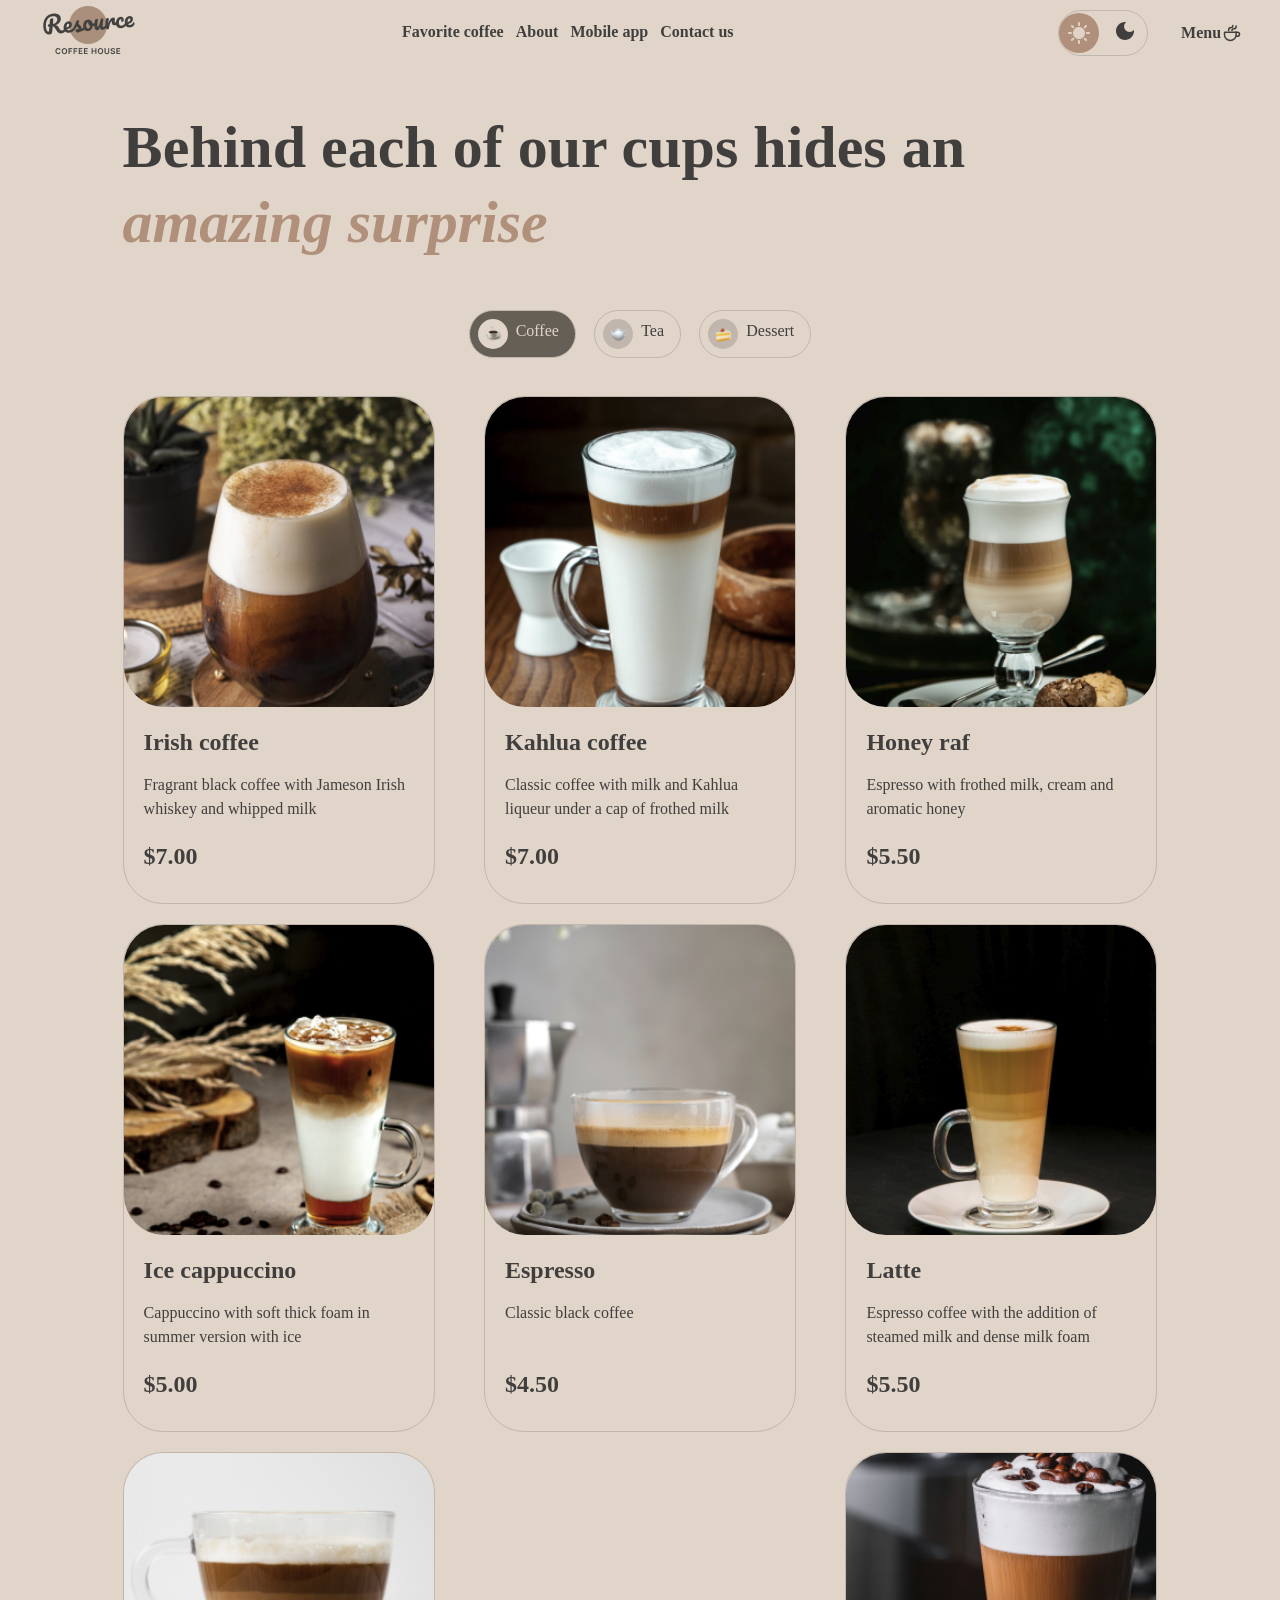
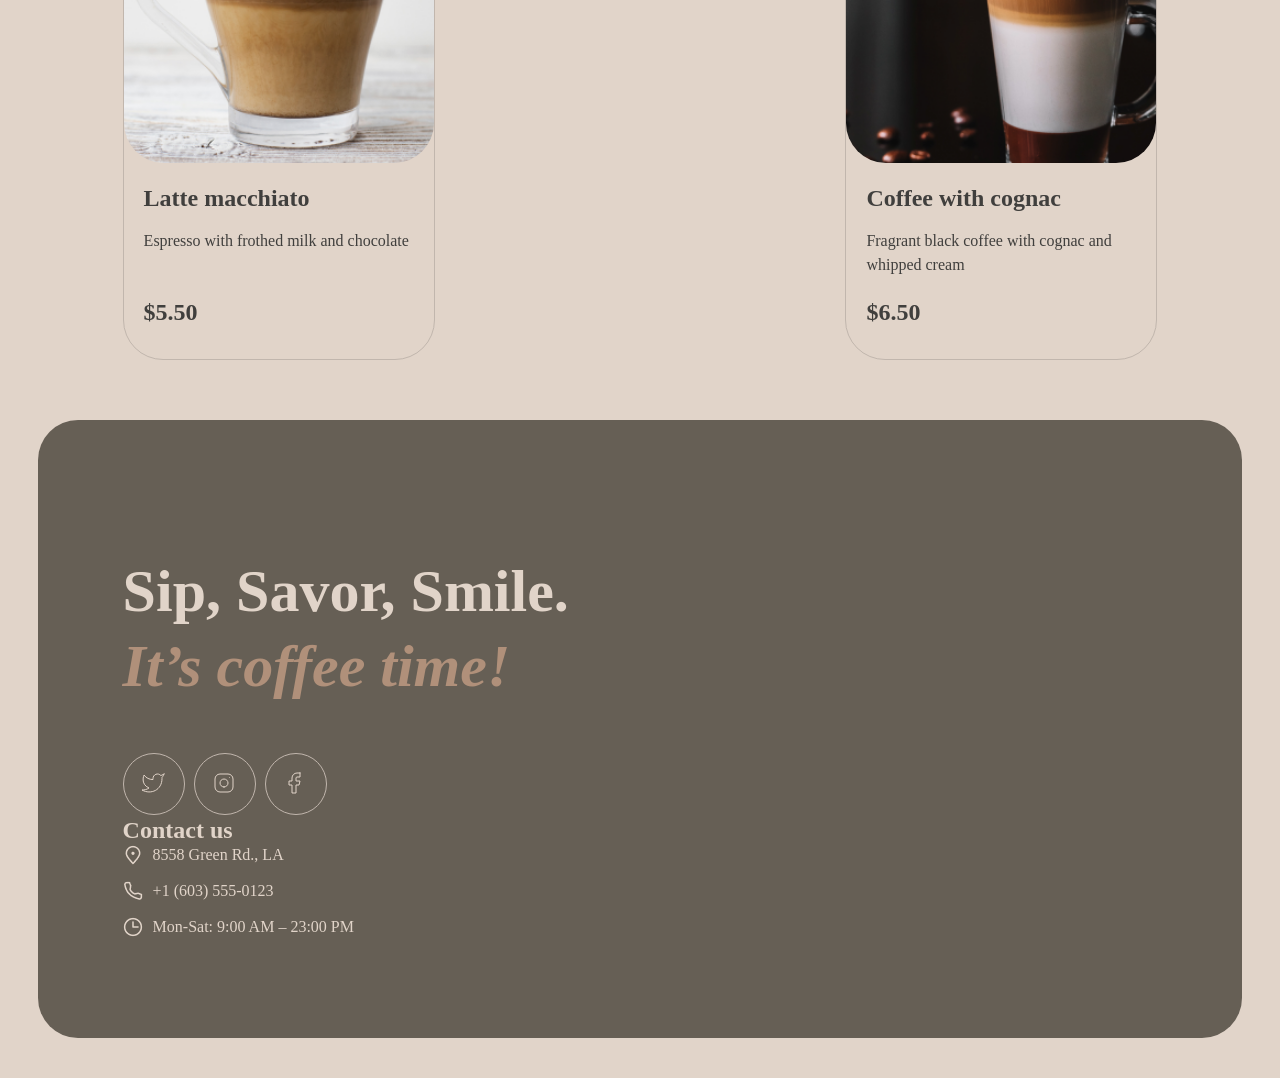
==== commit d543dfe1: "fix: fix styles for adoptive winsow size" ====
--- a/menu.html
+++ b/menu.html
@@ -18,10 +18,10 @@
 
     <body>
         <header>
-            <div class="flexbox">
+            <div class="flexbox main-menu">
                 <a href="./index.html"><img src="images/logo.png" id="logo" alt="logo"></a>
                 <nav class="nav">
-                    <ul class="">
+                    <ul>
                         <li class="nav-item link"><a href="#favorite">Favorite coffee</a></li>
                         <li class="nav-item link"><a href="#about">About</a></li>
                         <li class="nav-item link"><a href="#mobile">Mobile app</a></li>
@@ -30,8 +30,8 @@
                 </nav> 
                 <div class="instruments flexbox">
                     <div class="toggler flexbox">
-                        <div id="light" class="toggler-option" onclick="setDark(0)"><img src="images/icons/sun.svg"></div>
-                        <div id="dark" class="toggler-option"  onclick="setDark(1)"><img src="images/icons/moon.svg"></div>
+                        <div id="light" class="toggler-option" onclick="setDark(0)"><img src="images/icons/sun.svg" alt="sun"></div>
+                        <div id="dark" class="toggler-option"  onclick="setDark(1)"><img src="images/icons/moon.svg" alt="moon"></div>
                     </div>
                     <a id="header-menu" href="./menu.html" class="link hide"><div class="menu-item flexbox"><p class="link">Menu</p><img src="images/icons/coffee-cup.svg" alt="icon"></div></a>
                     <div class="burger roundbutton hidden" onclick="change()">
--- a/styles/common.css
+++ b/styles/common.css
@@ -1,11 +1,12 @@
 body {
-    max-width: 1440px;
-    padding: 0 40px;
+    max-width: 1360px;
+    padding: 0 min(40px, 3%);
     margin: 0 auto;
 }
 
 section {
   margin-bottom: 40px;
+  padding: 0 7%;
 }
 
 h1 {
@@ -75,6 +76,24 @@
     display: none;
 }
 
+.block {
+  width:530px;
+}
+
+#header-menu p {
+  margin: auto;
+}
+
+@media screen and (max-width: 1327px){
+  .crop{
+    display: none;
+  }
+
+  .colage .block{
+    margin: 0 auto
+  }
+}
+
 @media screen and (max-width: 768px){
   h1 {
     font-size: 42px;
@@ -106,6 +125,10 @@
   .hidden {
     display:block;
   }
+
+  .slide{
+    width: 90%;
+  }
 }
 /* ...........380.................. */
 @media screen and (max-width: 380px){
--- a/styles/header.css
+++ b/styles/header.css
@@ -1,10 +1,10 @@
 ul {
     list-style: none;
-    padding-inline-start: 40px;
+    padding-inline-start: 0;
 }
 
 .nav-item {
-    margin: 0 40px 0 0;
+    margin: 0 1%;
     display: inline-block;
     transition: all 0.5s;
     position: relative;
@@ -56,12 +56,14 @@
 }
 
 #offer {
-    padding: 100px;
+    padding: 7%;
     max-width: 1360px;
+    width: 86%;
     height: 644px;
     margin-bottom: 100px;
     background: url('../images/img-hero.png'), #E1D4C9;
     background-position: center;
+    background-size: cover;
     border-radius: 40px;
 }
 
@@ -97,4 +99,13 @@
     width: 11px;
     padding: 16px;
     margin: 0px;
+}
+
+.main-menu {
+    height: 60px;
+    margin-bottom: 20px;
+}
+
+nav {
+    width: 400px;
 }
--- a/styles/footer.css
+++ b/styles/footer.css
@@ -1,5 +1,5 @@
 #contact{
-    padding: 100px;
+    padding: 7%;
     border-radius: 40px;
 }
 
--- a/styles/buttons.css
+++ b/styles/buttons.css
@@ -22,10 +22,13 @@
     justify-content: flex-start;
     align-items: center;
     flex-wrap: wrap;
+
+    margin: 10px 0;
 }
 
 .marketbutton .butten-content{
     text-align: left;
+    
 }
 
 .marketbutton img{
@@ -34,8 +37,8 @@
 }
 
 .menubutton {
-    width: 200px;
-    height:  64px;
+    width: 44px;
+    height:  24px;
     padding: 20px 78px 20px 78px;
     border-radius: 100px;
     gap: 8px;
--- a/styles/styles-menu.css
+++ b/styles/styles-menu.css
@@ -63,4 +63,8 @@
 
 .center{
     margin: auto;
+}
+
+.socials {
+    width: 204px;
 }
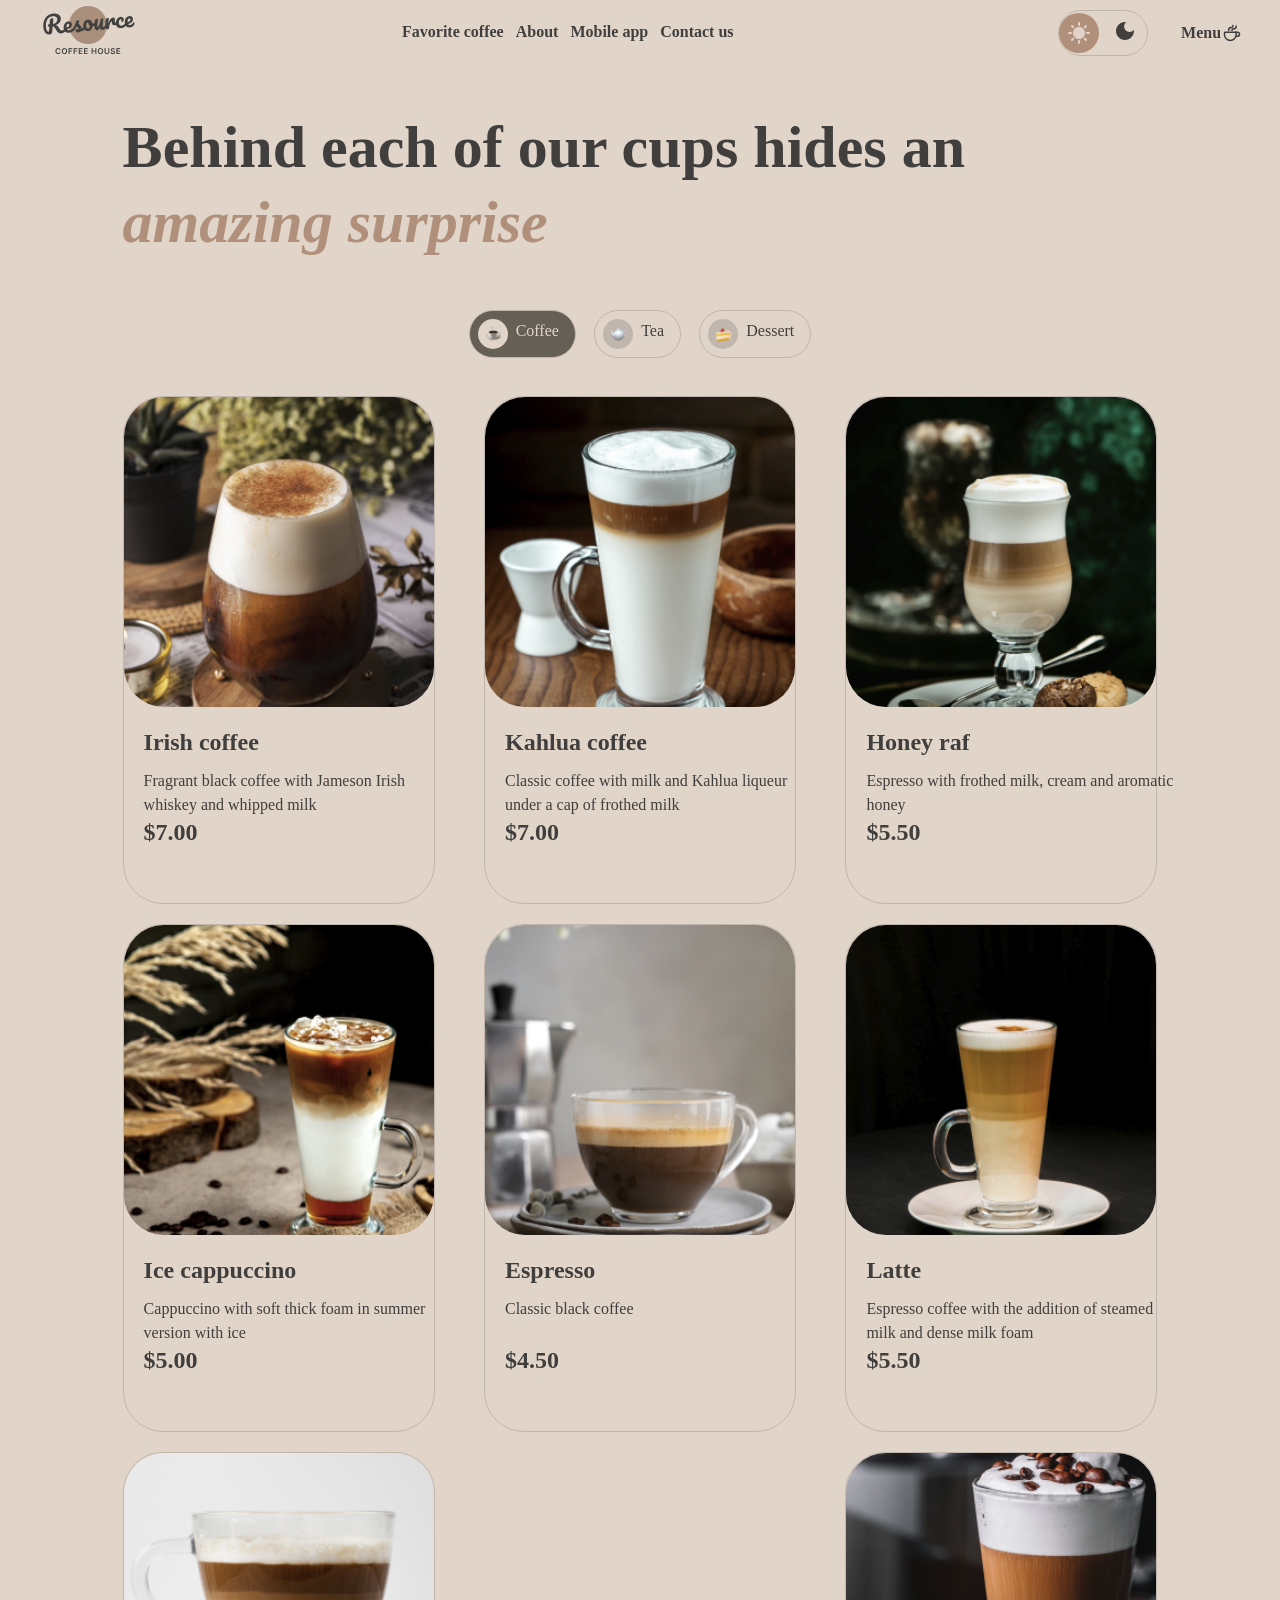
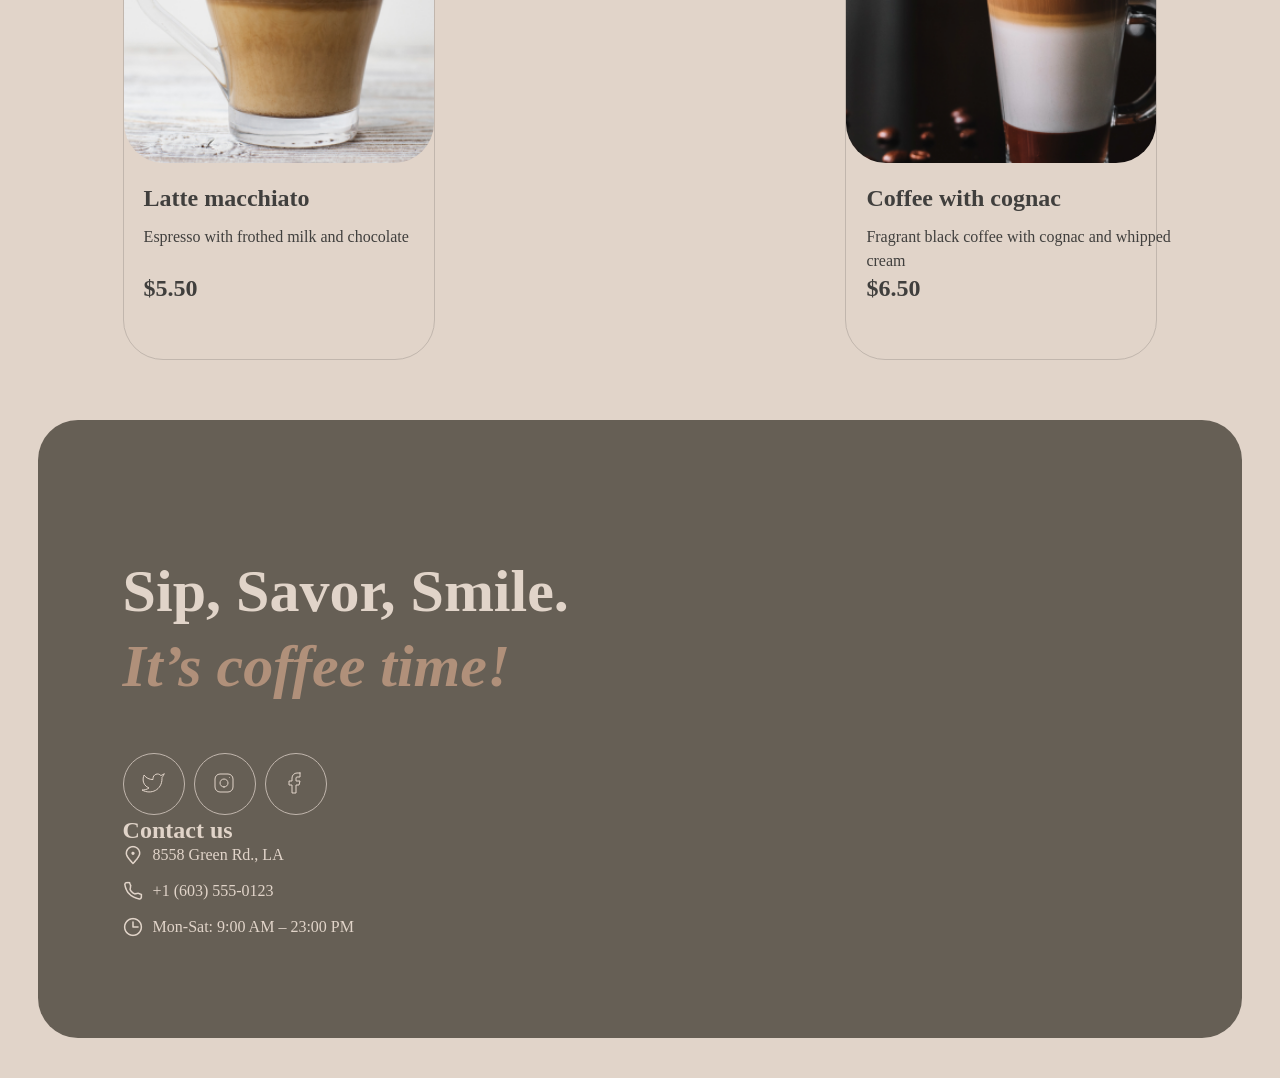
==== commit ac811663: "feat: add modal window for catalog pag" ====
--- a/menu.html
+++ b/menu.html
@@ -59,94 +59,14 @@
                     </div>
                 </div>
             </section>
+            <div id="modal" class="modal-window flexbox"></div>
             <section>
-                <div class="grid flexbox">
-                    <div class="preview">
-                        <div class="box"><img src="images/coffee/1.png" alt="item"></div>
-                        <div class="description">
-                            <div class="title">
-                                <h3>Irish coffee</h3>
-                                <p class="medium">Fragrant black coffee with Jameson Irish whiskey and whipped milk</p>
-                            </div>
-                            <h3>$7.00</h3>
-                        </div>
-                    </div>
-                    <div class="preview">
-                        <div class="box"><img src="images/coffee/2.png" alt="item"></div>
-                        <div class="description">
-                            <div class="title">
-                                <h3>Kahlua coffee</h3>
-                                <p class="medium">Classic coffee with milk and Kahlua liqueur under a cap of frothed milk</p>
-                            </div>
-                            <h3>$7.00</h3>
-                        </div>
-                    </div>
-                    <div class="preview">
-                        <div class="box"><img src="images/coffee/3.png"  alt="item"></div>
-                        <div class="description">
-                            <div class="title">
-                                <h3>Honey raf</h3>
-                                <p class="medium">Espresso with frothed milk, cream and aromatic honey</p>
-                            </div>
-                            <h3>$5.50</h3>
-                        </div>
-                    </div>
-                    <div class="preview">
-                        <div class="box"><img src="images/coffee/4.png" alt="item"></div>
-                        <div class="description">
-                            <div class="title">
-                                <h3>Ice cappuccino</h3>
-                                <p class="medium">Cappuccino with soft thick foam in summer version with ice</p>
-                            </div>
-                            <h3>$5.00</h3>
-                        </div>
-                    </div>
-                    <div class="preview hide">
-                        <div class="box"><img src="images/coffee/5.png" alt="item"></div>
-                        <div class="description">
-                            <div class="title">
-                                <h3>Espresso</h3>
-                                <p class="medium">Classic black coffee</p>
-                            </div>
-                            <h3>$4.50</h3>
-                        </div>
-                    </div>
-                    <div class="preview hide">
-                        <div class="box"><img src="images/coffee/6.png" alt="item"></div>
-                        <div class="description">
-                            <div class="title">
-                                <h3>Latte</h3>
-                                <p class="medium">Espresso coffee with the addition of steamed milk and dense milk foam</p>
-                            </div>
-                            <h3>$5.50</h3>
-                        </div>
-                    </div>
-                    <div class="preview hide">
-                        <div class="box"><img src="images/coffee/7.png" alt="item"></div>
-                        <div class="description">
-                            <div class="title">
-                                <h3>Latte macchiato</h3>
-                                <p class="medium">Espresso with frothed milk and chocolate</p>
-                            </div>
-                            <h3>$5.50</h3>
-                        </div>
-                    </div>
-                    <div class="preview hide">
-                        <div class="box"><img src="images/coffee/8.png" alt="item"></div>
-                        <div class="description">
-                            <div class="title">
-                                <h3>Coffee with cognac</h3>
-                                <p class="medium">Fragrant black coffee with cognac and whipped cream</p>
-                            </div>
-                            <h3>$6.50</h3>
-                        </div>
-                    </div>
-
-                </div>
-                <div class="roundbutton hidden center">
+                
+                <div id="catalog" class="grid flexbox">     </div> 
+                <div id="loadall" class="roundbutton hidden center" onclick="showAll()">
                     <img src="images/icons/refresh.svg" alt="icon">
                 </div>
-            </section>   
+            </section> 
         </main>
 
        <footer>
@@ -181,5 +101,6 @@
             </section>
         </footer>
         <script src="javascript/main.js"></script>
+        <script src="javascript/catalog.js"></script>
     </body>
 </html>
--- a/styles/common.css
+++ b/styles/common.css
@@ -66,10 +66,10 @@
 }
 
 .flexbox{
-    display: flex;
-    justify-content: space-between;
-    align-items: center;
-    flex-wrap: wrap;
+  display: flex;
+  justify-content: space-between;
+  align-items: center;
+  flex-wrap: wrap;
 }
 
 .hidden {
@@ -82,6 +82,24 @@
 
 #header-menu p {
   margin: auto;
+}
+
+.button-seconadry{
+  height: 44px;
+  width: 100%;
+  padding: 10px 78px;
+  border-radius: 100px;
+  gap: 8px;
+  border: 1px solid var(--border-color);
+  color: var(--primary-color);
+  background-color: var(--page-color);
+
+  display: flex;
+  justify-content: center;
+  align-items: center;
+  flex-wrap: wrap;
+  box-sizing: border-box;
+
 }
 
 @media screen and (max-width: 1327px){
@@ -119,11 +137,18 @@
     transition: all 1s linear;
   }
 
-  .nav, .crop, .hide, #header-menu{
+  .crop, .hide, #header-menu, .hide-item{
     display: none;
   }
   .hidden {
-    display:block;
+    display: block;
+  }
+
+  #bmenu-main {
+    display: block !important;
+  }
+  #bmenu-icon {
+    display: flex !important;
   }
 
   .slide{
--- a/styles/style-light.css
+++ b/styles/style-light.css
@@ -2,7 +2,7 @@
   --page-color: #E1D4C9;
   --container-color: #665F55;
   --accent-color: #B0907A;
-  --overlay-color: #403F3D;
+  --overlay-color: #403F3Dcc;
   --border-color: #C1B6AD;
   --border-inv--color: #665F55;
   --primary-color: #403F3D;
@@ -14,7 +14,7 @@
   --page-color: #292826;
   --container-color: #403F3D;
   --accent-color: #B0907A;
-  --overlay-color: #292826;
+  --overlay-color: #292826cc;
   --border-color: #665F55;
   --border-inv--color: #C1B6AD;
   --primary-color: #E1D4C9;
@@ -117,6 +117,7 @@
   color: var(--primary-color);
   background-color: var(--page-color);
 }
+
 .choice-icon{
   background-color: var(--border-color);
 }
@@ -136,4 +137,30 @@
 
 .soc.roundbutton:hover {
     background-color: var(--page-color)
+}
+
+.modal-content {
+  background-color: var(--page-color);
+}
+
+.option{
+  border: 1px solid var(--border-color);
+  color: var(--primary-color);
+  background-color: var(--page-color);
+}
+
+.opt-symbol{
+  background-color: var(--border-color);
+}
+
+.option:hover .opt-symbol, .selected.option .opt-symbol{
+  color: var(--primary-color);
+}
+
+.option:hover, .selected.option{
+  color: var(--inv-color);
+  background-color: var(--container-color);
+}
+.option:hover .opt-symbol,.selected  .opt-symbol{
+  background-color: var(--page-color);
 }
--- a/styles/styles-menu.css
+++ b/styles/styles-menu.css
@@ -57,7 +57,7 @@
     padding: 20px;
 }
 
-h3 {
+h3, p {
     margin: 0px;
 }
 
@@ -67,4 +67,106 @@
 
 .socials {
     width: 204px;
-}+}
+
+.modal-window {
+    width: 100%;
+    height: 100%;
+    margin: auto;
+    display: none; /* Hidden by default */
+    position: fixed; /* Stay in place */
+    overflow: auto; /* Enable scroll if needed */
+    justify-content: center;
+    z-index: 1;
+    top:0;
+    left: 0;
+    background-color: var(--overlay-color);
+    
+}
+
+.modal-content{
+    width: 800px;;
+    height: 504px;
+    border-radius: 40px;
+    padding: 16px;
+    align-items: flex-start;
+    flex-direction: column;
+    box-sizing: border-box;
+}
+
+.modal-description{
+    width: 458px;
+    height: 472px;
+    padding: 0 0 0 20px;
+
+
+    display: flex;
+    flex-direction: column;
+    align-items: flex-start;
+    flex-wrap: nowrap;
+    box-sizing: border-box;
+    gap: 20px;
+}
+
+.options{
+    display: flex;
+    justify-content: flex-start;
+    gap: 8px;
+}
+
+.opt-symbol {
+    width: 30px;
+    height: 30px;
+    border-radius: 100px;
+}
+
+.opt-text {
+    height: 24px
+}
+
+.option{
+    display: flex;
+
+    padding: 8px 16px 8px 8px;
+    height: 46px;
+    border-radius: 100px;
+    box-sizing: border-box;
+    cursor: pointer;
+    gap: 8px;
+}
+
+.add {
+    display: flex;
+    flex-direction: column;
+    align-items: flex-start;
+    gap: 8px;
+    width: 100%;
+    height: 78px;
+}
+
+.title{
+    display: flex;
+    flex-direction: column;
+    align-items: flex-start;
+    gap: 12px;
+    width: 100%;
+    height: 90px;
+}
+
+#total{
+    display: flex;
+    justify-content: space-between;
+    width: 100%;
+}
+
+#alert {
+    display: flex;
+    justify-content: space-between;
+    
+    width: 100%;
+    height: 52px;
+    gap: 8px;
+    padding: 12px 0px;
+    border-top: 1px solid var(--border-color);
+    box-sizing: border-box;
+}
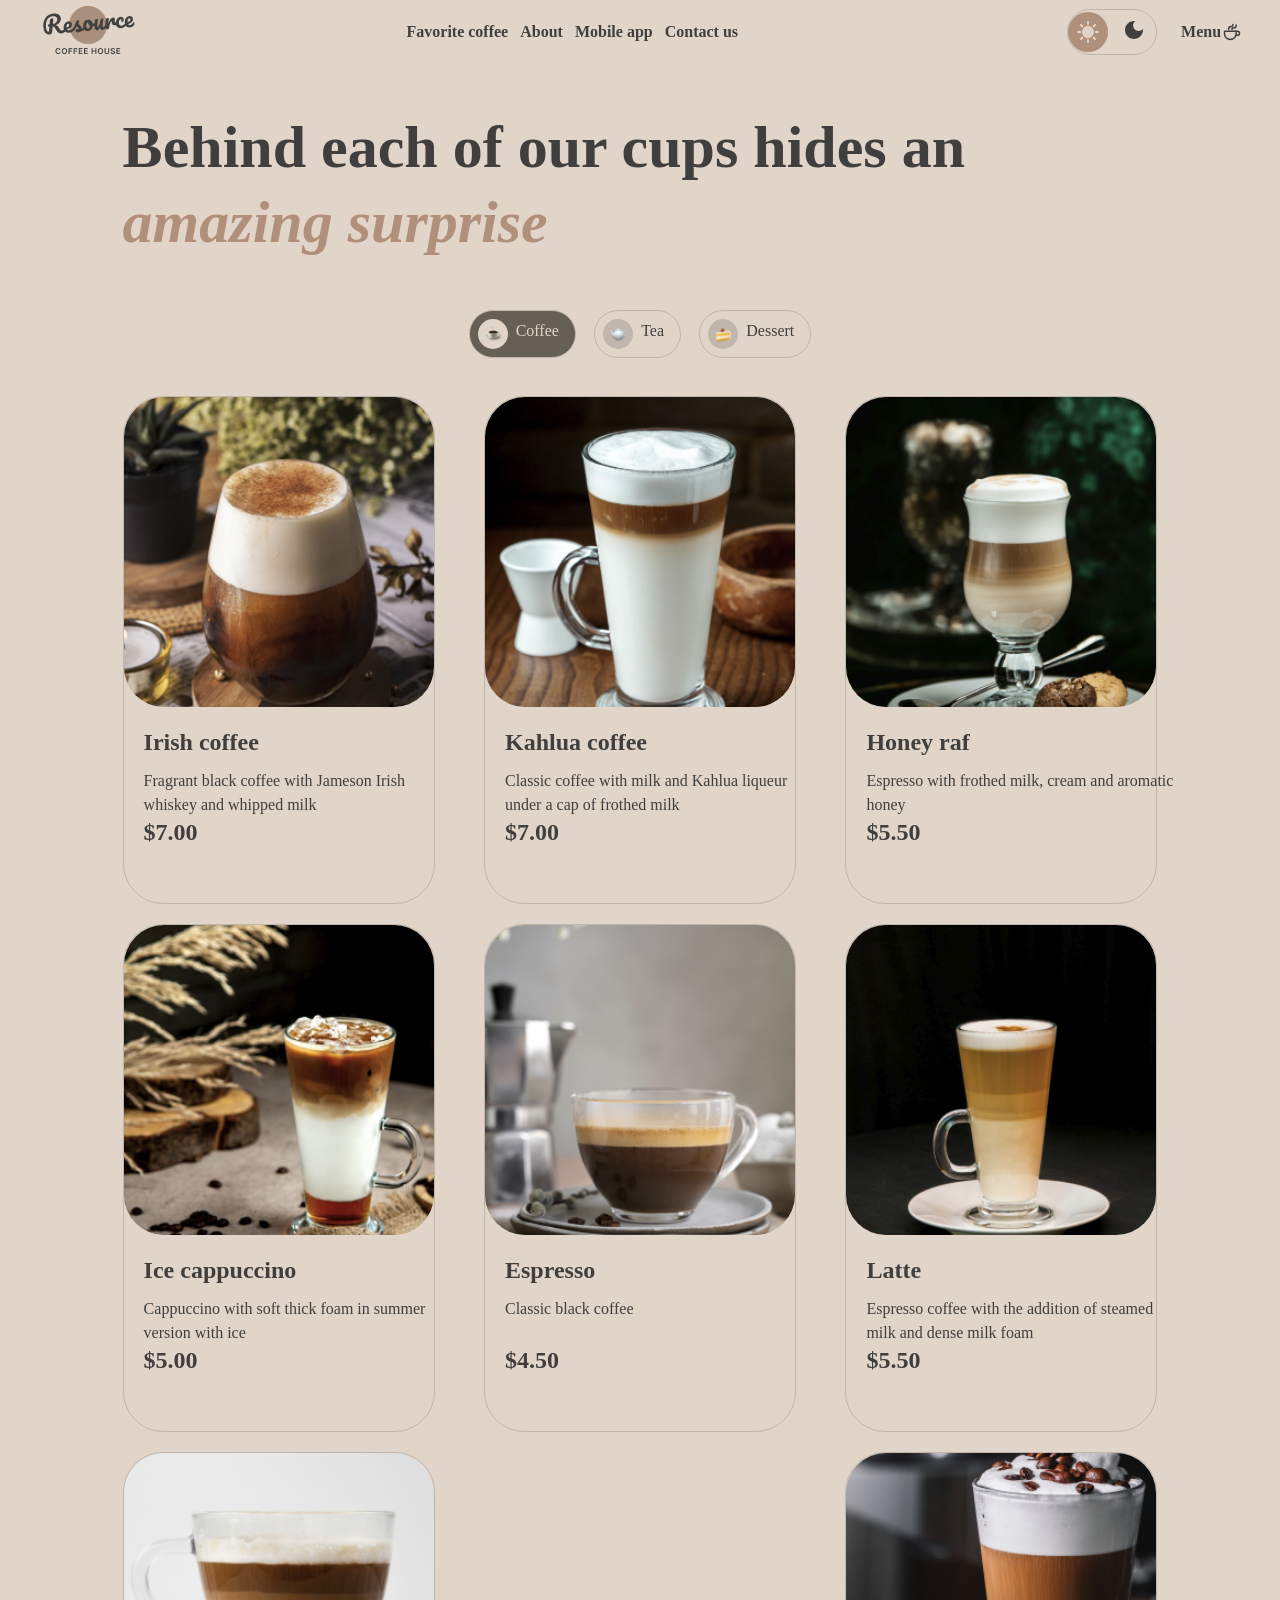
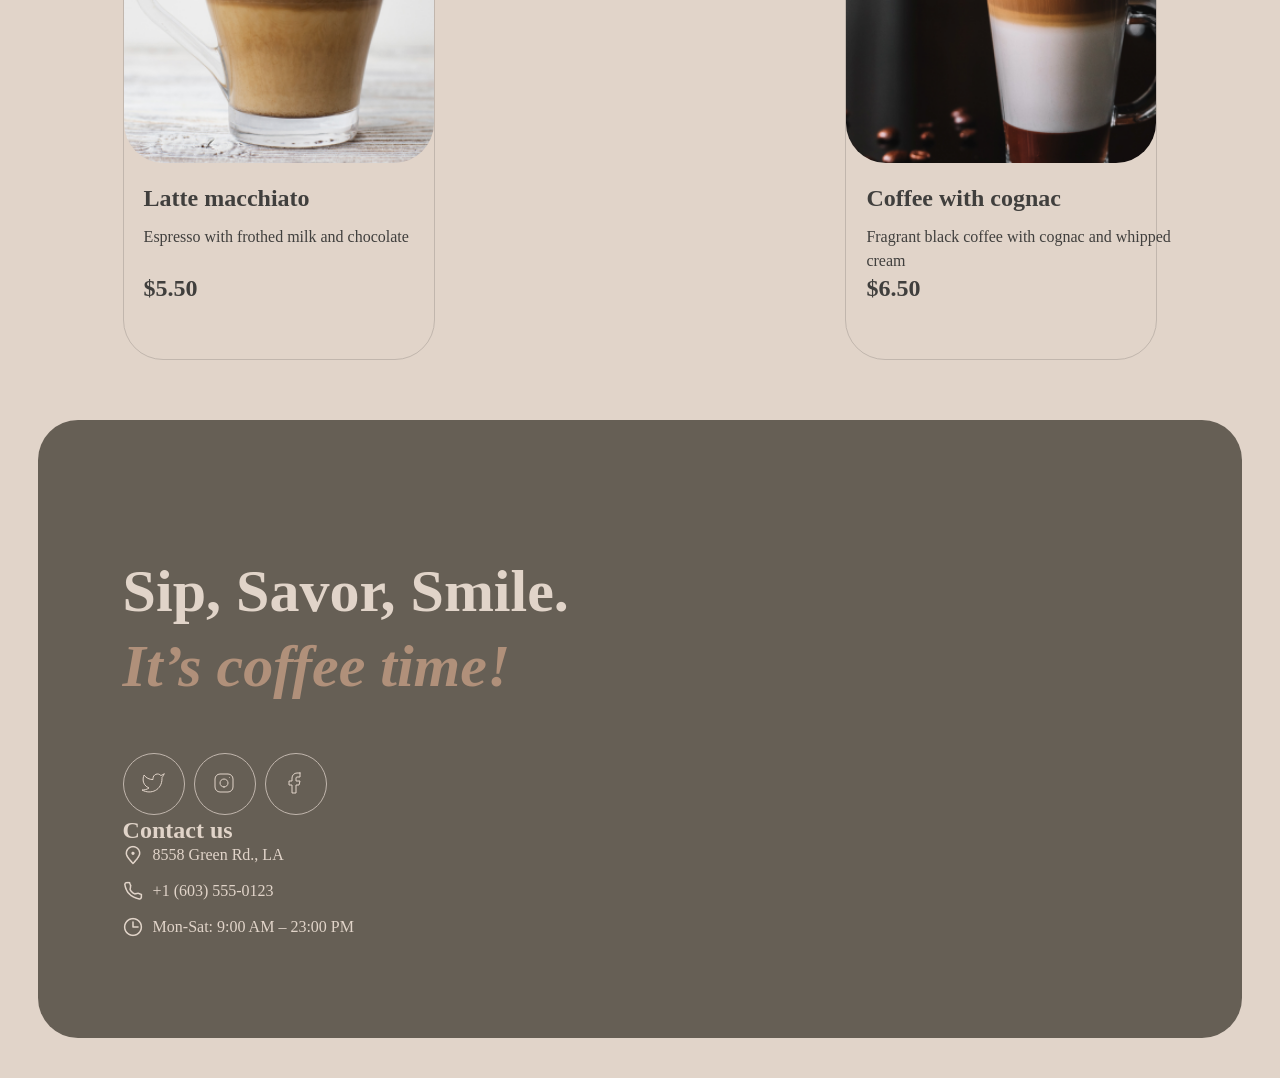
==== commit defa8e4f: "feat: add burger menu" ====
--- a/menu.html
+++ b/menu.html
@@ -16,11 +16,11 @@
         
     </head>
 
-    <body>
+    <body onresize="resize()">
         <header>
             <div class="flexbox main-menu">
                 <a href="./index.html"><img src="images/logo.png" id="logo" alt="logo"></a>
-                <nav class="nav">
+                <nav class="nav hide">
                     <ul>
                         <li class="nav-item link"><a href="#favorite">Favorite coffee</a></li>
                         <li class="nav-item link"><a href="#about">About</a></li>
@@ -28,18 +28,31 @@
                         <li class="nav-item link"><a href="#contact">Contact us</a></li>
                     </ul>
                 </nav> 
-                <div class="instruments flexbox">
+                <div id="instruments">
                     <div class="toggler flexbox">
                         <div id="light" class="toggler-option" onclick="setDark(0)"><img src="images/icons/sun.svg" alt="sun"></div>
                         <div id="dark" class="toggler-option"  onclick="setDark(1)"><img src="images/icons/moon.svg" alt="moon"></div>
                     </div>
                     <a id="header-menu" href="./menu.html" class="link hide"><div class="menu-item flexbox"><p class="link">Menu</p><img src="images/icons/coffee-cup.svg" alt="icon"></div></a>
-                    <div class="burger roundbutton hidden" onclick="change()">
+                    <div id="bmenu-icon" onclick="change()">
                         <img src="images/icons/menu-close.svg" id="burger" alt="icon">
                     </div>
                 </div>
             </div>
         </header>
+        <div id="bmenu-main">
+            <div  class="burger-menu">
+                <nav class="burger-nav">
+                    <ul>
+                        <li class="burger-link link"><a href="#favorite">Favorite coffee</a></li>
+                        <li class="burger-link link"><a href="#about">About</a></li>
+                        <li class="burger-link link"><a href="#mobile">Mobile app</a></li>
+                        <li class="burger-link link"><a href="#contact">Contact us</a></li>
+                    </ul>
+                </nav>
+                <a href="./menu.html" class="burger-link"><div class="coffee-menu"><p class="link">Menu</p><img src="images/icons/coffee-cup.svg" alt="icon"></div></a>
+            </div>
+        </div>
 
         <main>
             <section>
--- a/styles/header.css
+++ b/styles/header.css
@@ -89,23 +89,86 @@
     height: 28px;
 }
 
-.roundbutton.burger {
-    height:44px;
-    width: 44px;
-}
-
-.roundbutton.burger img{
-    height: 11px;
-    width: 11px;
-    padding: 16px;
-    margin: 0px;
-}
-
 .main-menu {
     height: 60px;
     margin-bottom: 20px;
 }
 
-nav {
+.nav {
     width: 400px;
+}
+
+#instruments {
+    display:flex;
+    justify-content: flex-end;
+    align-items: center;
+    gap: 24px;
+}
+
+#bmenu-main{
+    display: none;
+    height: 0%;
+    width: 100%;
+    position: fixed; /* Stay in place */
+    z-index: 1;
+    left: 0;
+    top: 60px;
+    background-color: var(--page-color);
+    overflow: hidden;
+    transition: 0.5s;
+}
+
+.burger-menu{
+  display: flex;
+
+  height: 100%;
+  width: 100%;
+  align-items: flex-start;
+  padding: 60px 16px;
+  gap: 100px;
+  box-sizing: border-box;
+  flex-direction: column;
+  
+}
+
+#bmenu-icon {
+    height: 44px;
+    width: 44px;
+    border-radius: 100px;
+    border: 1px solid var(--border-color);
+    display: none;
+    justify-content: center;
+    align-items: center;
+}
+
+#bmenu-main.opened{
+    height: 100% !important;
+}
+
+
+.burger-nav{
+    width:100%;
+}
+
+.burger-nav ul{
+    display: flex;
+    box-sizing: border-box;
+    flex-direction: column;
+    align-items: flex-start;
+    gap: 60px;
+    width: 100%;
+}
+
+.burger-link {
+    width: 100%;
+    height: 40px;
+    margin: 0 auto;
+}
+
+.coffee-menu{
+    display: flex;
+    width: 100%;
+    gap:16px;
+    margin: 0 auto;
+    justify-content: center;
 }
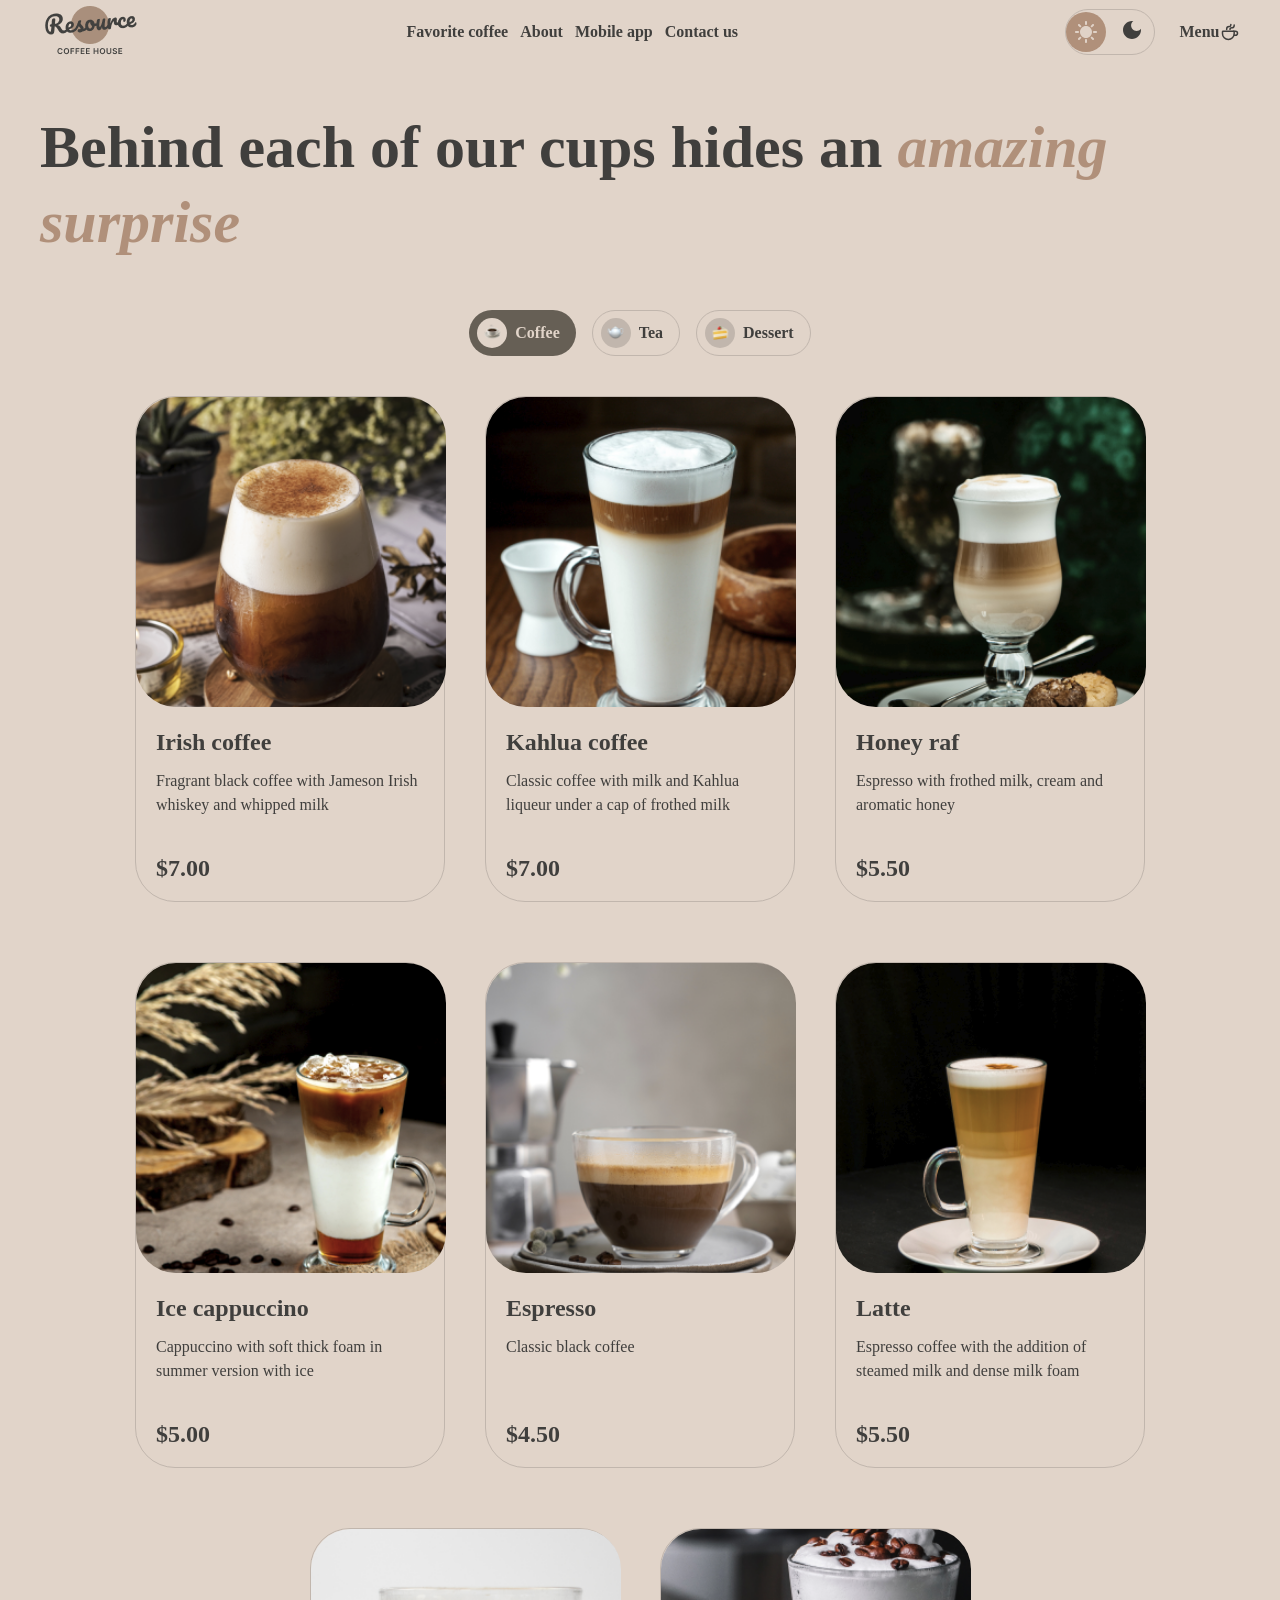
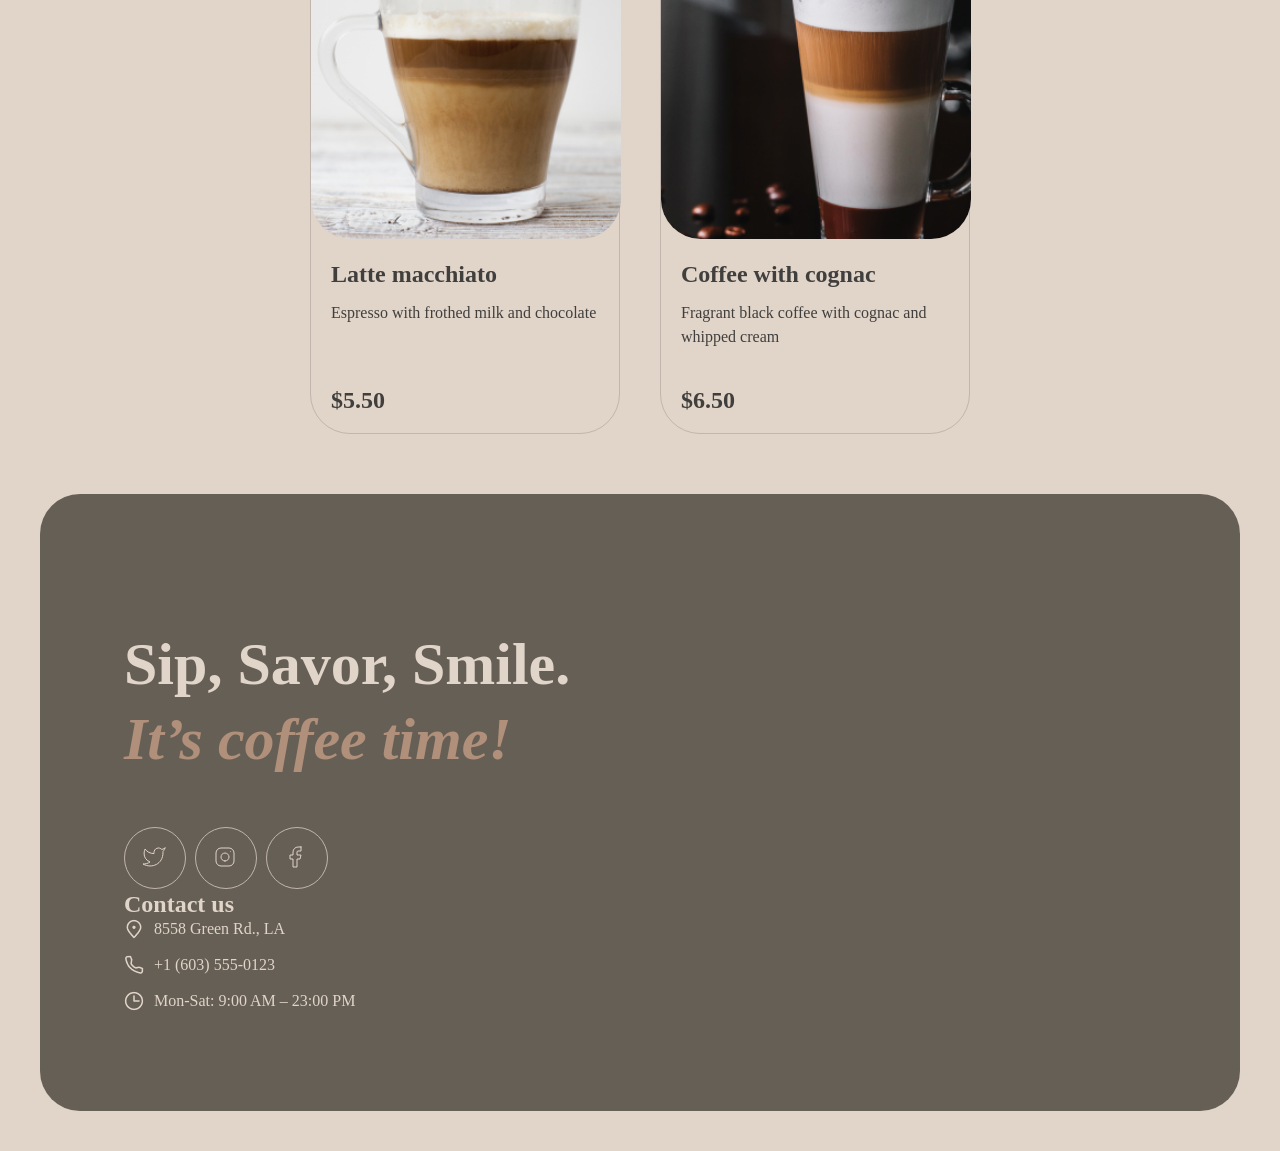
==== commit 836a2cb4: "feat: add dynamic card load" ====
--- a/menu.html
+++ b/menu.html
@@ -57,25 +57,25 @@
         <main>
             <section>
                 <h2>Behind each of our cups hides an <span class="accent">amazing surprise</span></h2>
-                <div class="tab flexbox">
-                    <div class="selected choice flexbox">
-                        <div class="choice-icon"><img src="images/icons/coffee.svg" alt="icon"></div>
-                        <div class="choice-text">Coffee</div>
+                <div id="tabs">
+                    <div id="coffee" class="selected option" onclick="selectCategory(this.id)">
+                        <div class="opt-symbol"><img src="images/icons/coffee.svg" alt="icon"></div>
+                        <div class="opt-text"><p class="link">Coffee</p></div>
                     </div>
-                    <div class="choice flexbox">
-                        <div class="choice-icon"><img src="images/icons/tea.svg" alt="icon"></div>
-                        <div class="choice-text">Tea</div>
+                    <div id="tea" class="option" onclick="selectCategory(this.id)">
+                        <div class="opt-symbol"><img src="images/icons/tea.svg" alt="icon"></div>
+                        <div class="opt-text"><p class="link">Tea</p></div>
                     </div>
-                    <div class="choice flexbox">
-                        <div class="choice-icon"><img src="images/icons/dessert.svg" alt="icon"></div>
-                        <div class="choice-text">Dessert</div>
+                    <div id="dessert" class="option" onclick="selectCategory(this.id)">
+                        <div class="opt-symbol"><img src="images/icons/dessert.svg" alt="icon"></div>
+                        <div class="opt-text"><p class="link">Dessert</p></div>
                     </div>
                 </div>
             </section>
             <div id="modal" class="modal-window flexbox"></div>
             <section>
                 
-                <div id="catalog" class="grid flexbox">     </div> 
+                <div id="grid">     </div> 
                 <div id="loadall" class="roundbutton hidden center" onclick="showAll()">
                     <img src="images/icons/refresh.svg" alt="icon">
                 </div>
--- a/styles/common.css
+++ b/styles/common.css
@@ -1,12 +1,13 @@
 body {
-    max-width: 1360px;
-    padding: 0 min(40px, 3%);
+    max-width: 1440px;
+    width: 100%;
+    padding: 0 40px;
     margin: 0 auto;
+    box-sizing: border-box;
 }
 
 section {
   margin-bottom: 40px;
-  padding: 0 7%;
 }
 
 h1 {
@@ -102,6 +103,16 @@
 
 }
 
+.button-seconadry:hover {
+  color: var(--inv-color);
+  background-color: var(--container-color);
+  border: none;
+}
+
+.block-scroll {
+  overflow: hidden;
+}
+
 @media screen and (max-width: 1327px){
   .crop{
     display: none;
@@ -113,6 +124,10 @@
 }
 
 @media screen and (max-width: 768px){
+  #modal-content{
+    width: 688px !important; 
+  }
+
   h1 {
     font-size: 42px;
     line-height: 115%;
@@ -155,13 +170,33 @@
     width: 90%;
   }
 }
+
+@media screen and (max-width: 767px) {
+  body{
+    padding: 0 5%;
+  }
+  #modal-content .box{
+    display: none;
+  }
+  .modal-description{
+    width: 100% !important;
+  }
+
+}
 /* ...........380.................. */
 @media screen and (max-width: 380px){
-
+  body{
+    padding: 0 16px;
+  }
   #offer {
     max-width: 348px;
     max-height: 552px;
     padding: 60px 16px;
     height: 644px;
   }
+
+  #modal-content{
+    width: 342px !important; 
+  }
+  
 }
--- a/styles/header.css
+++ b/styles/header.css
@@ -135,7 +135,7 @@
     height: 44px;
     width: 44px;
     border-radius: 100px;
-    border: 1px solid var(--border-color);
+    border: 1px solid var(--border-inv-color);
     display: none;
     justify-content: center;
     align-items: center;
--- a/styles/buttons.css
+++ b/styles/buttons.css
@@ -68,4 +68,4 @@
 
 .p {
     margin:0;
-}
+}
--- a/styles/style-light.css
+++ b/styles/style-light.css
@@ -4,7 +4,7 @@
   --accent-color: #B0907A;
   --overlay-color: #403F3Dcc;
   --border-color: #C1B6AD;
-  --border-inv--color: #665F55;
+  --border-inv-color: #665F55;
   --primary-color: #403F3D;
   --inv-color: #E1D4C9;
 }
@@ -16,7 +16,7 @@
   --accent-color: #B0907A;
   --overlay-color: #292826cc;
   --border-color: #665F55;
-  --border-inv--color: #C1B6AD;
+  --border-inv-color: #C1B6AD;
   --primary-color: #E1D4C9;
   --inv-color: #E1D4C9;
 }
@@ -139,10 +139,6 @@
     background-color: var(--page-color)
 }
 
-.modal-content {
-  background-color: var(--page-color);
-}
-
 .option{
   border: 1px solid var(--border-color);
   color: var(--primary-color);
@@ -160,6 +156,7 @@
 .option:hover, .selected.option{
   color: var(--inv-color);
   background-color: var(--container-color);
+  border: none;
 }
 .option:hover .opt-symbol,.selected  .opt-symbol{
   background-color: var(--page-color);
--- a/styles/styles-menu.css
+++ b/styles/styles-menu.css
@@ -1,35 +1,27 @@
-.tab {
-    width: 361px;
+#tabs {
+    display: flex;
+    justify-content: center;
+    max-width: 361px;
+    width: 100%;
     height: 46px;
     margin: auto;
-    margin-bottom: 40px;
+    gap: 16px;
 }
 
-.choice{
-    padding: 8px 16px 8px 8px;
-    height: 30px;
-    border-radius: 100px;
-    margin: auto;
-    cursor: pointer;
+#grid{
+    display: flex;
+    gap: 40px;
+    flex-wrap: wrap;
+    justify-content: center;
+    margin-bottom: 40px;
+
 }
-
-.choice-icon{
-    width: 16px;
-    height: 16px;
-    padding: 7px;
-    margin-right: 8px; 
-    border-radius: 100px;
-}
-
-.choice-text{
-    height: 24px
-}
-
 .preview {
     width: 310px;
     height: 506px;
     border-radius: 40px;
     margin-bottom: 20px;
+    box-sizing: border-box;
 }
 .box {
     width: 310px;
@@ -52,9 +44,13 @@
 }
 
 .description {
-    width: 310px;
+    display: flex;
+    justify-content: space-between;
+    flex-direction: column;
+    width: 100%;
     height: 196px;
     padding: 20px;
+    box-sizing: border-box;
 }
 
 h3, p {
@@ -84,22 +80,20 @@
     
 }
 
-.modal-content{
-    width: 800px;;
-    height: 504px;
+#modal-content{
+    width: 800px;
+    max-width:90%;
     border-radius: 40px;
     padding: 16px;
-    align-items: flex-start;
-    flex-direction: column;
+    display: flex;
+    justify-content: flex-start;
     box-sizing: border-box;
+    background-color: var(--page-color);
+    gap: 20px;
 }
 
 .modal-description{
-    width: 458px;
-    height: 472px;
-    padding: 0 0 0 20px;
-
-
+    width: calc(100% - 330px);
     display: flex;
     flex-direction: column;
     align-items: flex-start;
@@ -111,22 +105,27 @@
 .options{
     display: flex;
     justify-content: flex-start;
+    
+    flex-wrap: wrap;
     gap: 8px;
 }
 
 .opt-symbol {
+    display: flex;
     width: 30px;
     height: 30px;
     border-radius: 100px;
+    align-items: center;
+    justify-content: center;
 }
 
 .opt-text {
-    height: 24px
+    height: 24px;
 }
 
 .option{
     display: flex;
-
+    align-items: center;
     padding: 8px 16px 8px 8px;
     height: 46px;
     border-radius: 100px;
@@ -141,7 +140,6 @@
     align-items: flex-start;
     gap: 8px;
     width: 100%;
-    height: 78px;
 }
 
 .title{
@@ -170,3 +168,8 @@
     border-top: 1px solid var(--border-color);
     box-sizing: border-box;
 }
+
+
+.disabled {
+    display: none;
+}
